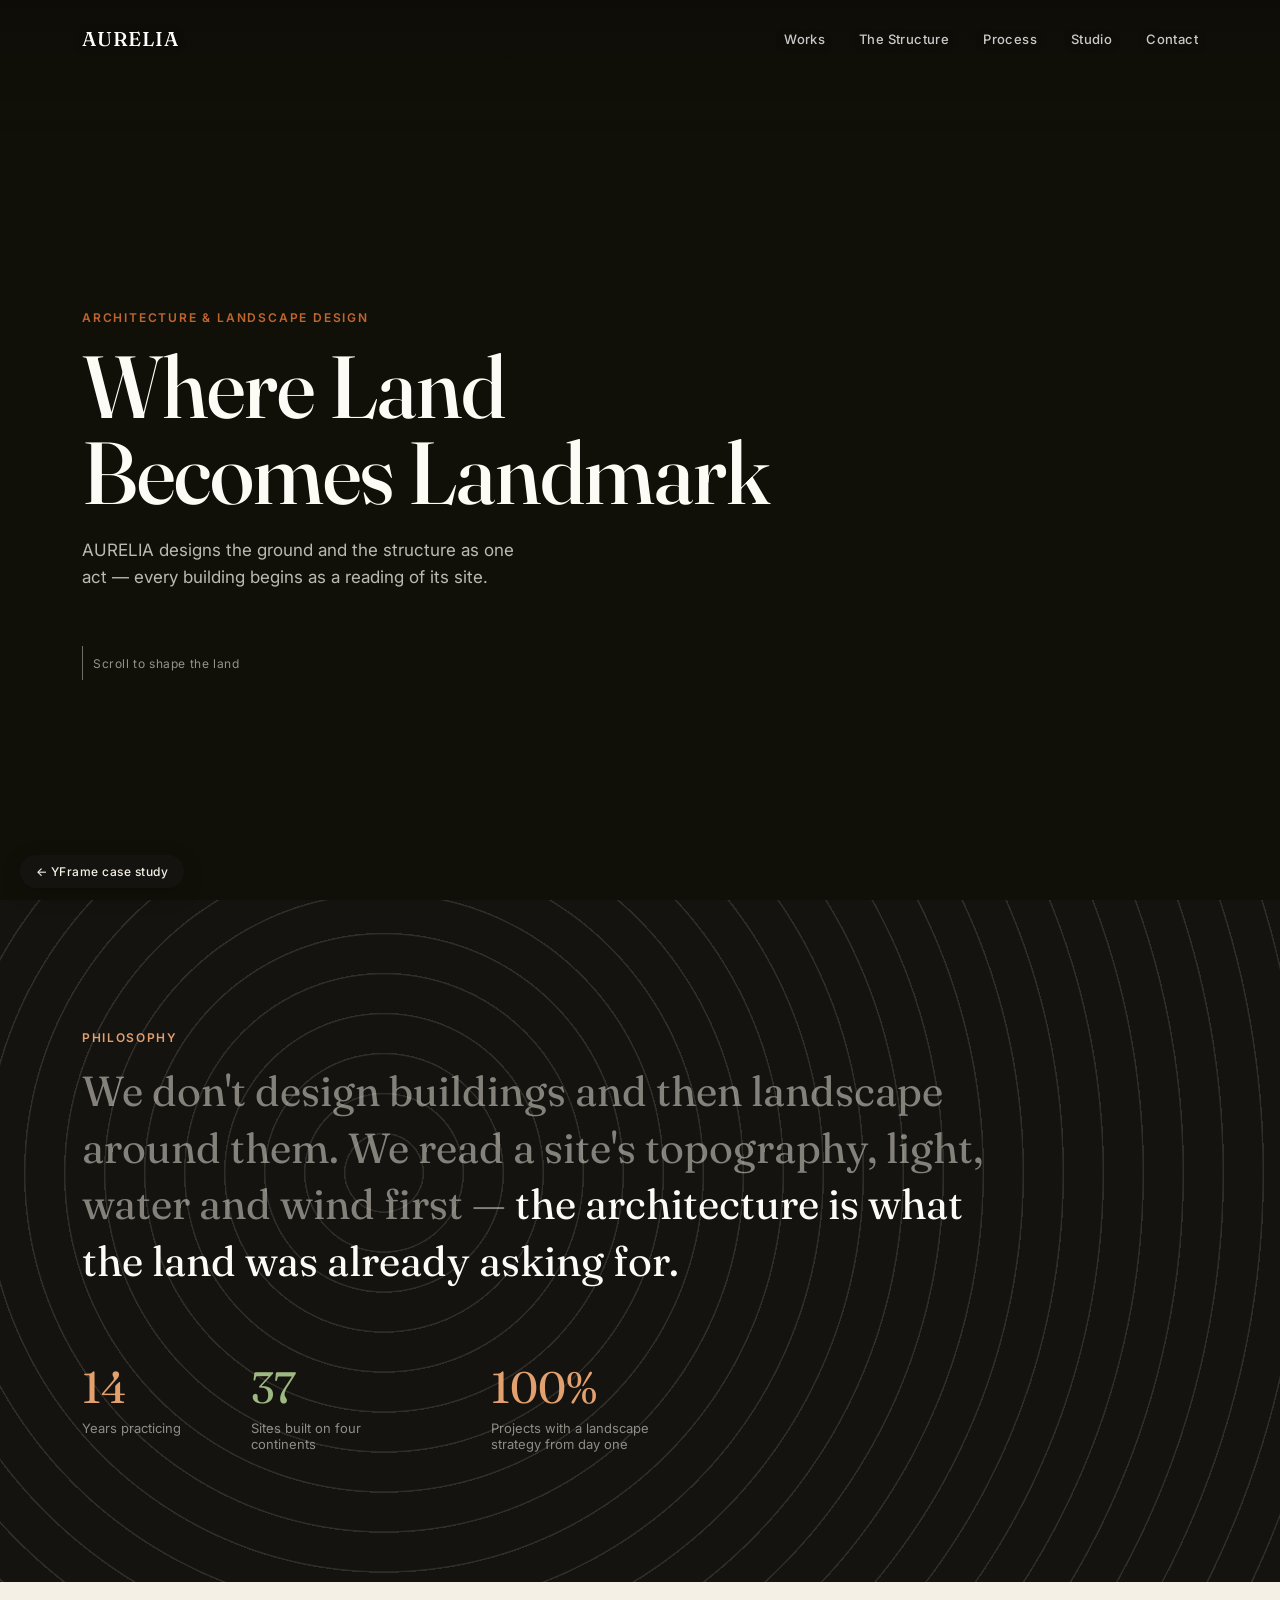
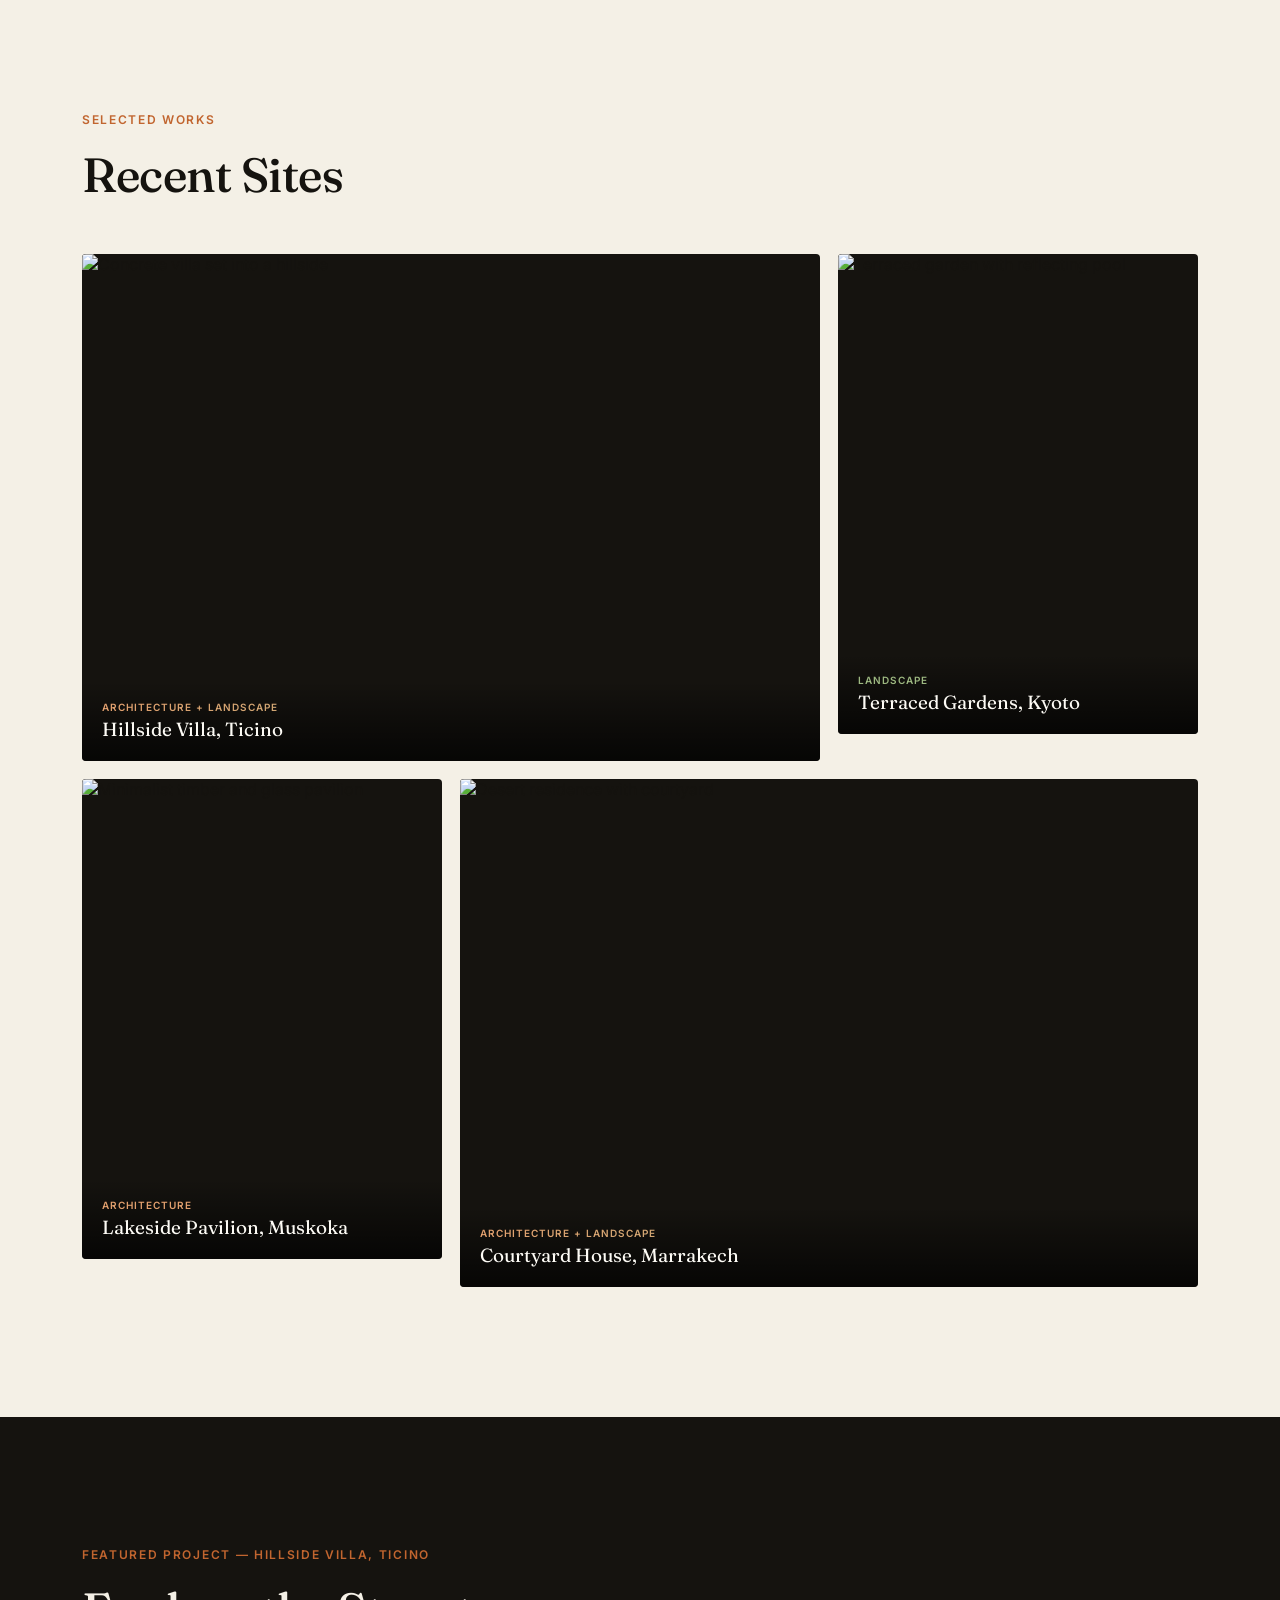
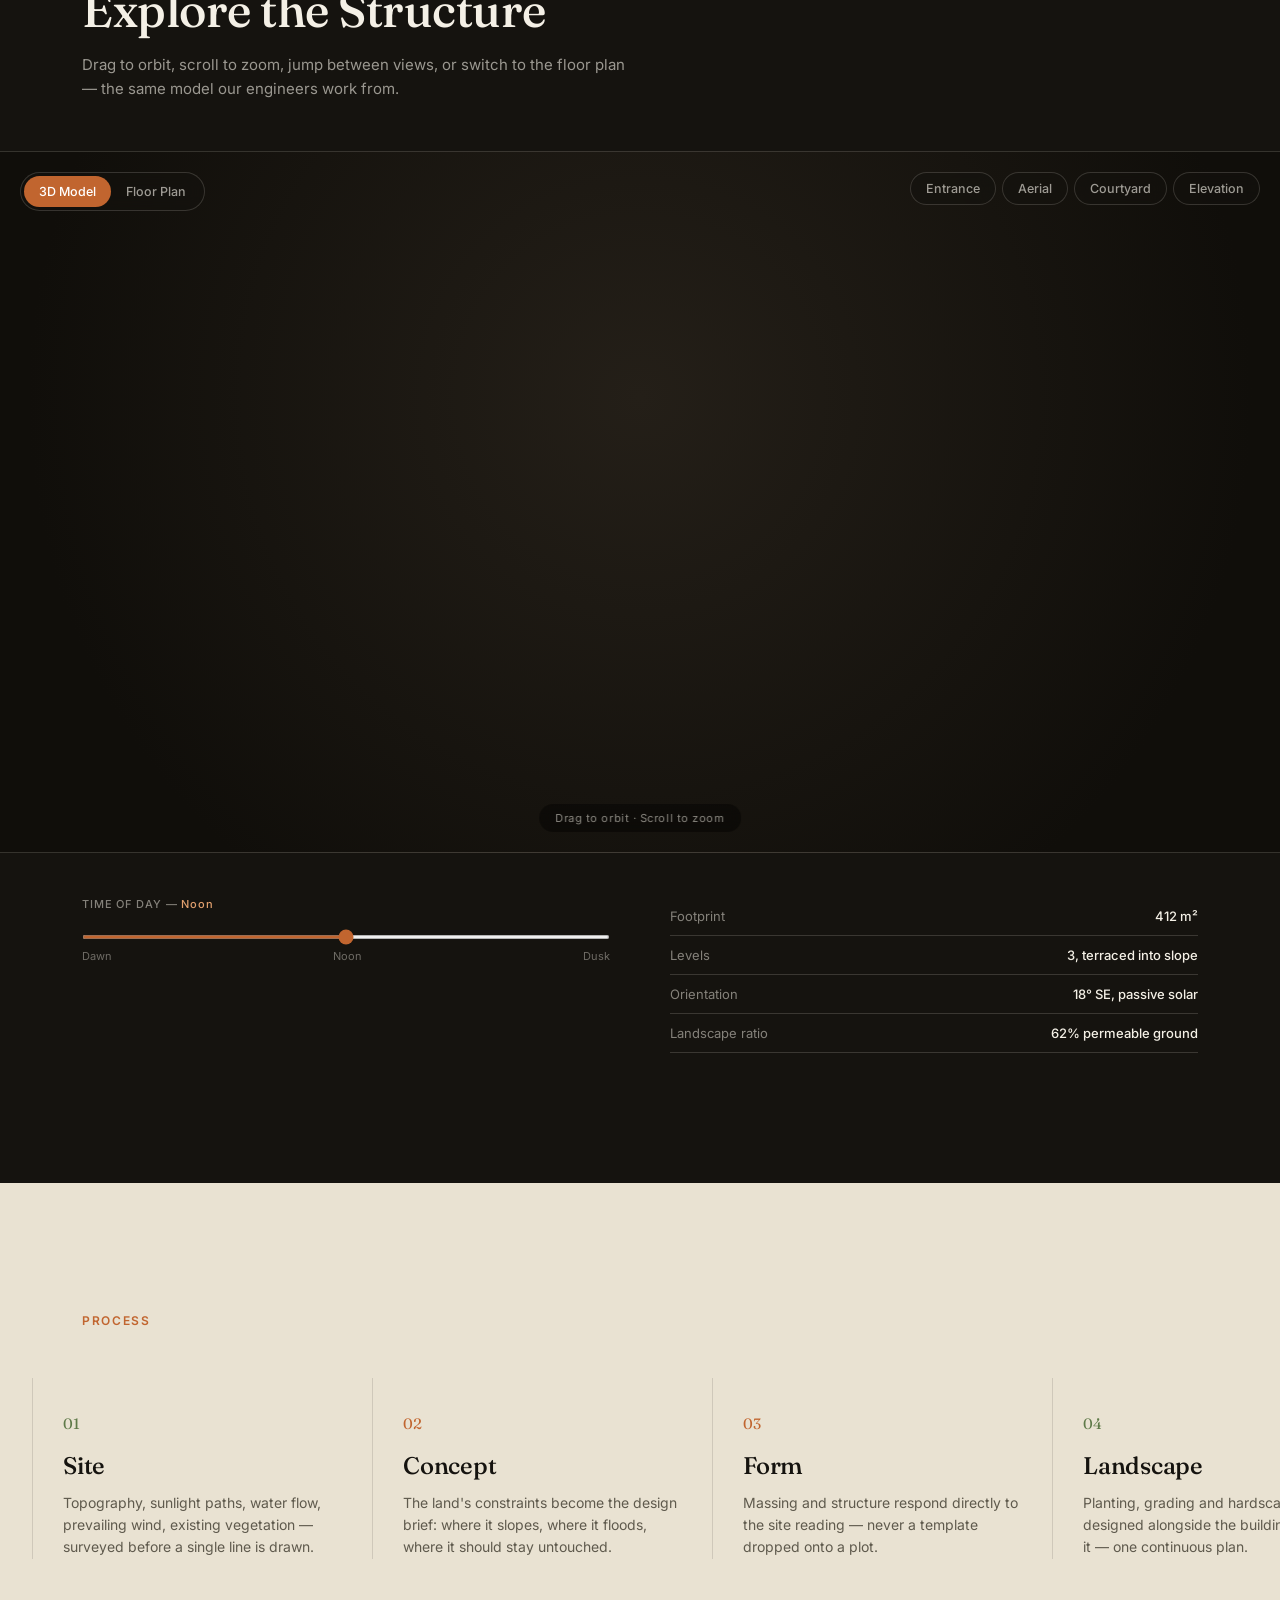
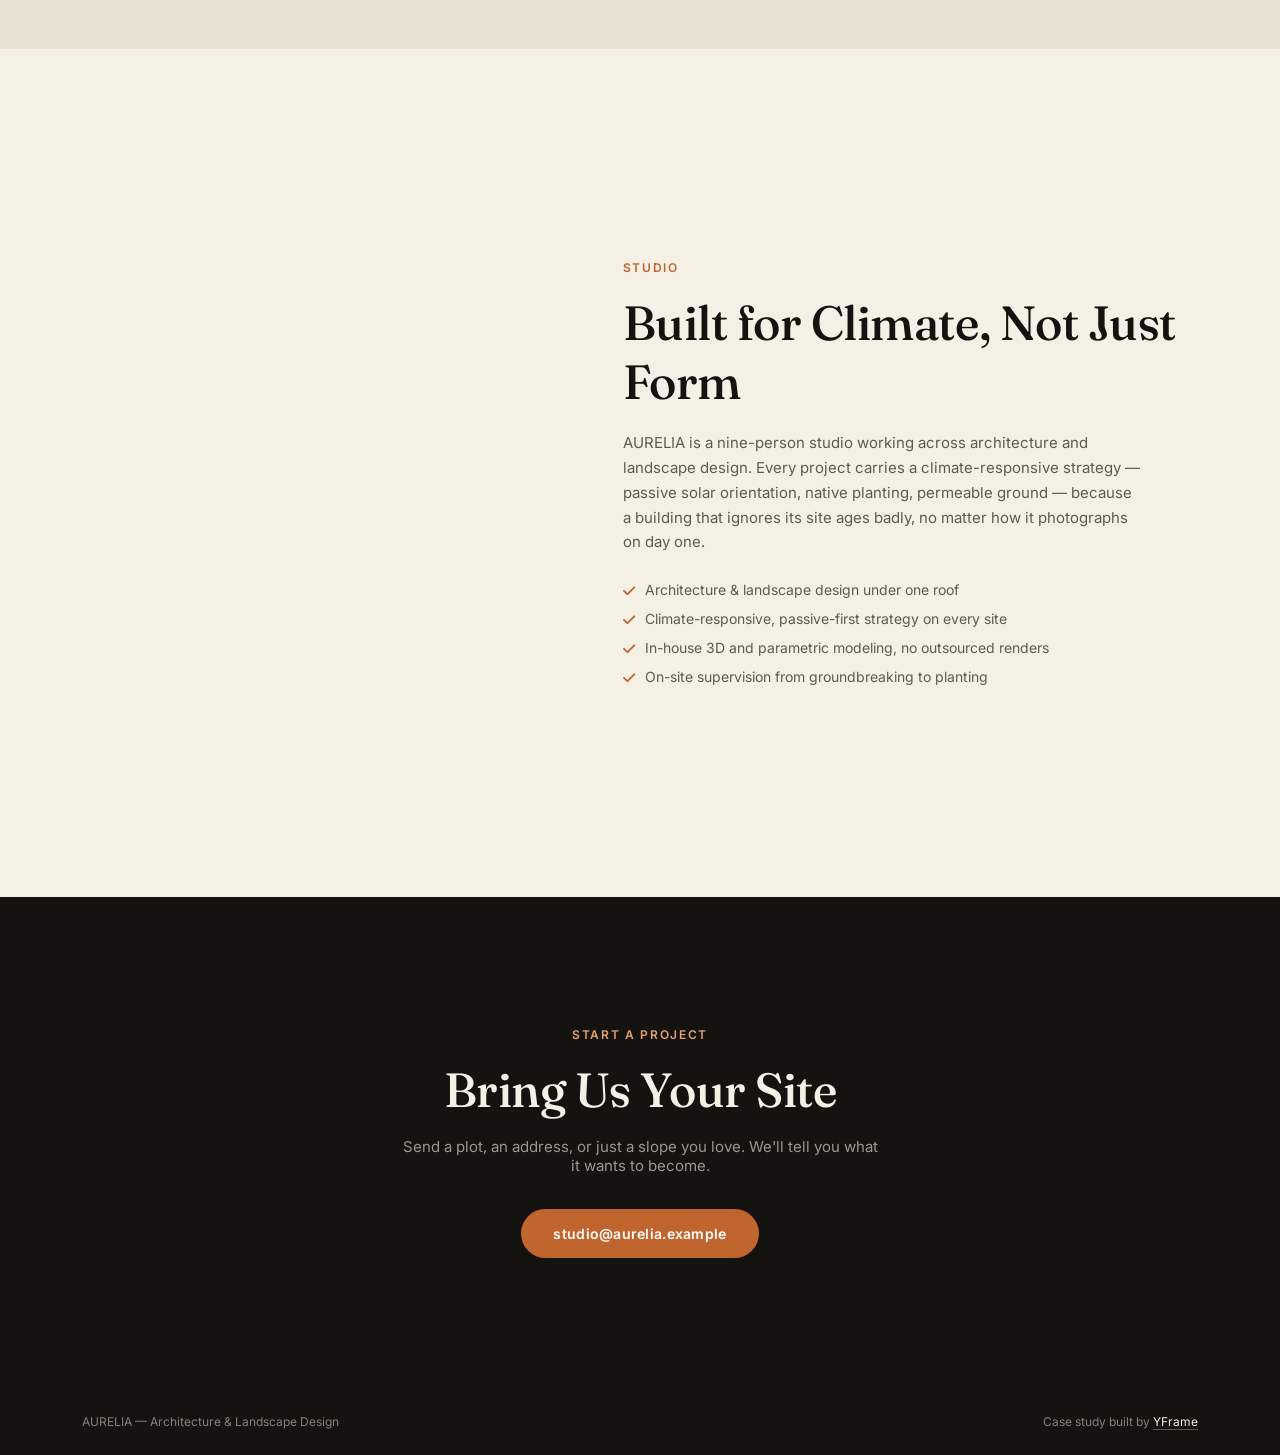
==== portfolio/aurelia/index.html @ 5d609242 "Initial commit: YFrame site + AURELIA architecture case study" ====
<!DOCTYPE html>
<html lang="en">
<head>
<meta charset="UTF-8">
<meta name="viewport" content="width=device-width, initial-scale=1.0">
<title>AURELIA — Architecture &amp; Landscape Design Studio</title>
<meta name="description" content="AURELIA designs land and buildings as one continuous language — architecture and landscape design, case study by YFrame.">
<link rel="icon" href="data:,">

<link rel="stylesheet" href="https://cdnjs.cloudflare.com/ajax/libs/font-awesome/6.4.0/css/all.min.css">
<link rel="stylesheet" href="style.css">
</head>
<body>

<div id="yf-tag"><a href="../../index.html">← YFrame case study</a></div>

<div id="scroll-progress"></div>

<div id="nav-scrim"></div>
<!-- NAV -->
<nav id="nav">
  <div class="nav-inner">
    <a href="#hero" class="brand">AURELIA</a>
    <div class="nav-links">
      <a href="#works">Works</a>
      <a href="#structure">The Structure</a>
      <a href="#process">Process</a>
      <a href="#studio">Studio</a>
      <a href="#contact">Contact</a>
    </div>
  </div>
</nav>

<!-- HERO -->
<section id="hero">
  <canvas id="terrain-canvas"></canvas>
  <div class="hero-scrim"></div>
  <div class="hero-content">
    <div class="hero-eyebrow">ARCHITECTURE &amp; LANDSCAPE DESIGN</div>
    <h1 class="hero-headline">Where Land<br>Becomes Landmark</h1>
    <p class="hero-sub">AURELIA designs the ground and the structure as one act — every building begins as a reading of its site.</p>
    <div class="hero-scroll-cue"><span></span>Scroll to shape the land</div>
  </div>
</section>

<!-- PHILOSOPHY -->
<section id="philosophy">
  <div class="contour-bg"></div>
  <div class="container">
    <div class="section-label">PHILOSOPHY</div>
    <p class="manifesto">
      We don't design buildings and then landscape around them.
      We read a site's topography, light, water and wind first —
      <span>the architecture is what the land was already asking for.</span>
    </p>
    <div class="phil-stats">
      <div class="phil-stat"><div class="n">14</div><div class="l">Years practicing</div></div>
      <div class="phil-stat"><div class="n">37</div><div class="l">Sites built on four continents</div></div>
      <div class="phil-stat"><div class="n">100%</div><div class="l">Projects with a landscape strategy from day one</div></div>
    </div>
  </div>
</section>

<!-- SELECTED WORKS -->
<section id="works">
  <div class="container">
    <div class="section-label">SELECTED WORKS</div>
    <h2 class="section-title">Recent Sites</h2>
    <div class="works-grid">
      <a class="work-card work-1" href="#structure" data-tag="Architecture + Landscape">
        <img src="https://images.unsplash.com/photo-1600585154340-be6161a56a0c?w=1200&q=85" alt="Concrete villa set into a hillside">
        <div class="work-info"><div class="work-tag tag-both">ARCHITECTURE + LANDSCAPE</div><div class="work-name">Hillside Villa, Ticino</div></div>
      </a>
      <a class="work-card work-2" href="#structure" data-tag="Landscape">
        <img src="https://images.unsplash.com/photo-1558904541-efa843a96f01?w=1000&q=85" alt="Terraced garden with reflecting pool">
        <div class="work-info"><div class="work-tag tag-land">LANDSCAPE</div><div class="work-name">Terraced Gardens, Kyoto</div></div>
      </a>
      <a class="work-card work-3" href="#structure" data-tag="Architecture">
        <img src="https://images.unsplash.com/photo-1487958449943-2429e8be8625?w=1000&q=85" alt="Minimalist timber and glass pavilion">
        <div class="work-info"><div class="work-tag tag-arch">ARCHITECTURE</div><div class="work-name">Lakeside Pavilion, Muskoka</div></div>
      </a>
      <a class="work-card work-4" href="#structure" data-tag="Architecture + Landscape">
        <img src="https://images.unsplash.com/photo-1600607687920-4e2a09cf159d?w=1200&q=85" alt="Desert residence with courtyard">
        <div class="work-info"><div class="work-tag tag-both">ARCHITECTURE + LANDSCAPE</div><div class="work-name">Courtyard House, Marrakech</div></div>
      </a>
    </div>
  </div>
</section>

<!-- EXPLORE THE STRUCTURE -->
<section id="structure">
  <div class="container structure-head">
    <div class="section-label">FEATURED PROJECT — HILLSIDE VILLA, TICINO</div>
    <h2 class="section-title">Explore the Structure</h2>
    <p class="structure-sub">Drag to orbit, scroll to zoom, jump between views, or switch to the floor plan — the same model our engineers work from.</p>
  </div>

  <div class="structure-stage">
    <canvas id="model-canvas"></canvas>
    <svg id="blueprint" viewBox="0 0 800 600" aria-hidden="true">
      <g id="bp-outline" fill="none" stroke="#e7e0d3" stroke-width="2"></g>
      <g id="bp-rooms" fill="none" stroke="#8b8574" stroke-width="1.2" stroke-dasharray="4 3"></g>
      <g id="bp-labels" fill="#c9c2b0" font-family="'JetBrains Mono', monospace" font-size="12"></g>
      <g id="bp-dims" fill="#77705f" font-family="'JetBrains Mono', monospace" font-size="11" stroke="#77705f" stroke-width="1"></g>
    </svg>

    <div class="stage-hint" id="stage-hint">Drag to orbit · Scroll to zoom</div>

    <div class="stage-toggle" id="view-toggle">
      <button class="toggle-btn active" data-view="model">3D Model</button>
      <button class="toggle-btn" data-view="plan">Floor Plan</button>
    </div>

    <div class="stage-views" id="view-presets">
      <button class="view-btn" data-preset="entrance">Entrance</button>
      <button class="view-btn" data-preset="aerial">Aerial</button>
      <button class="view-btn" data-preset="courtyard">Courtyard</button>
      <button class="view-btn" data-preset="elevation">Elevation</button>
    </div>
  </div>

  <div class="container structure-footer">
    <div class="ctrl-group tod">
      <div class="ctrl-label">TIME OF DAY — <span id="tod-readout">Noon</span></div>
      <input type="range" id="tod-slider" min="0" max="100" value="50">
      <div class="tod-marks"><span>Dawn</span><span>Noon</span><span>Dusk</span></div>
    </div>
    <ul class="specs">
      <li><span>Footprint</span><b>412 m²</b></li>
      <li><span>Levels</span><b>3, terraced into slope</b></li>
      <li><span>Orientation</span><b>18° SE, passive solar</b></li>
      <li><span>Landscape ratio</span><b>62% permeable ground</b></li>
    </ul>
  </div>
</section>

<!-- PROCESS -->
<section id="process">
  <div class="section-label process-label">PROCESS</div>
  <div class="process-track">
    <div class="process-step accent-moss">
      <div class="step-num">01</div>
      <h3>Site</h3>
      <p>Topography, sunlight paths, water flow, prevailing wind, existing vegetation — surveyed before a single line is drawn.</p>
    </div>
    <div class="process-step">
      <div class="step-num">02</div>
      <h3>Concept</h3>
      <p>The land's constraints become the design brief: where it slopes, where it floods, where it should stay untouched.</p>
    </div>
    <div class="process-step">
      <div class="step-num">03</div>
      <h3>Form</h3>
      <p>Massing and structure respond directly to the site reading — never a template dropped onto a plot.</p>
    </div>
    <div class="process-step accent-moss">
      <div class="step-num">04</div>
      <h3>Landscape</h3>
      <p>Planting, grading and hardscape are designed alongside the building, not after it — one continuous plan.</p>
    </div>
    <div class="process-step">
      <div class="step-num">05</div>
      <h3>Build</h3>
      <p>Construction documentation and on-site supervision through to handover, with the landscape maturing on schedule.</p>
    </div>
  </div>
</section>

<!-- STUDIO -->
<section id="studio">
  <div class="container studio-grid">
    <div class="studio-photo"></div>
    <div class="studio-content">
      <div class="section-label">STUDIO</div>
      <h2 class="section-title">Built for Climate, Not Just Form</h2>
      <p>AURELIA is a nine-person studio working across architecture and landscape design. Every project carries a climate-responsive strategy — passive solar orientation, native planting, permeable ground — because a building that ignores its site ages badly, no matter how it photographs on day one.</p>
      <ul class="studio-list">
        <li><i class="fa-solid fa-check"></i>Architecture &amp; landscape design under one roof</li>
        <li><i class="fa-solid fa-check"></i>Climate-responsive, passive-first strategy on every site</li>
        <li><i class="fa-solid fa-check"></i>In-house 3D and parametric modeling, no outsourced renders</li>
        <li><i class="fa-solid fa-check"></i>On-site supervision from groundbreaking to planting</li>
      </ul>
    </div>
  </div>
</section>

<!-- CONTACT / CTA -->
<section id="contact">
  <div class="container">
    <div class="section-label">START A PROJECT</div>
    <h2 class="section-title">Bring Us Your Site</h2>
    <p class="contact-sub">Send a plot, an address, or just a slope you love. We'll tell you what it wants to become.</p>
    <a href="mailto:studio@aurelia.example" class="btn-primary">studio@aurelia.example</a>
  </div>
</section>

<footer>
  <div class="container footer-inner">
    <span>AURELIA — Architecture &amp; Landscape Design</span>
    <span>Case study built by <a href="../../index.html">YFrame</a></span>
  </div>
</footer>

<script src="https://cdnjs.cloudflare.com/ajax/libs/gsap/3.12.2/gsap.min.js"></script>
<script src="https://cdnjs.cloudflare.com/ajax/libs/gsap/3.12.2/ScrollTrigger.min.js"></script>
<script src="https://unpkg.com/lenis@1.1.13/dist/lenis.min.js"></script>
<script type="importmap">
{
  "imports": {
    "three": "https://unpkg.com/three@0.160.0/build/three.module.js",
    "three/addons/": "https://unpkg.com/three@0.160.0/examples/jsm/"
  }
}
</script>
<script type="module" src="main.js"></script>
</body>
</html>
---- portfolio/aurelia/style.css ----
@import url('https://fonts.googleapis.com/css2?family=Fraunces:opsz,wght@9..144,300;9..144,400;9..144,500;9..144,600&family=Inter:wght@400;500;600&family=JetBrains+Mono:wght@400;500&display=swap');

:root{
  --clay:#c1652f;
  --clay-light:#e2a06e;
  --moss:#5f7a49;
  --moss-light:#9db881;
  --sand:#e9e2d2;
  --sand-light:#f4f0e6;
  --stone:#5f5a4d;
  --ink:#15130f;
  --line:rgba(21,19,15,0.12);
  --line-light:rgba(244,240,230,0.16);
  font-size:16px;
}

*{box-sizing:border-box;margin:0;padding:0;}
html{scroll-behavior:auto;}
body{
  font-family:'Inter',sans-serif;
  background:var(--sand-light);
  color:var(--ink);
  overflow-x:hidden;
  -webkit-font-smoothing:antialiased;
}
h1,h2,h3{font-family:'Fraunces',serif;font-weight:500;letter-spacing:-0.01em;}
a{color:inherit;text-decoration:none;}
.container{max-width:1180px;margin:0 auto;padding:0 32px;}
img{display:block;max-width:100%;}

::selection{background:var(--clay);color:#fff;}

/* scroll progress */
#scroll-progress{position:fixed;top:0;left:0;height:3px;background:var(--clay);width:0%;z-index:200;}

#yf-tag{position:fixed;bottom:20px;left:20px;z-index:150;}
#yf-tag a{
  background:var(--ink);color:var(--sand-light);font-size:12px;letter-spacing:0.04em;
  padding:9px 16px;border-radius:100px;font-family:'Inter',sans-serif;font-weight:500;
  box-shadow:0 6px 20px rgba(0,0,0,0.25);
}

/* NAV — permanent scrim so the brand never floats bare over content, deeper bar once scrolled */
#nav-scrim{position:fixed;top:0;left:0;right:0;height:130px;z-index:90;pointer-events:none;background:linear-gradient(180deg, rgba(12,11,8,0.55) 0%, rgba(12,11,8,0.0) 100%);}
#nav{position:fixed;top:0;left:0;right:0;z-index:100;padding:26px 0;transition:padding .3s ease, background .3s ease, box-shadow .3s ease;}
#nav.scrolled{padding:16px 0;background:rgba(21,19,15,0.82);backdrop-filter:blur(10px);box-shadow:0 1px 0 var(--line-light);}
.nav-inner{max-width:1180px;margin:0 auto;padding:0 32px;display:flex;justify-content:space-between;align-items:center;}
.brand{font-family:'Fraunces',serif;font-size:20px;font-weight:500;letter-spacing:0.04em;color:#fff;text-shadow:0 1px 8px rgba(0,0,0,0.4);}
.nav-links{display:flex;gap:34px;}
.nav-links a{color:rgba(255,255,255,0.78);font-size:13px;letter-spacing:0.03em;font-weight:500;transition:color .2s;text-shadow:0 1px 8px rgba(0,0,0,0.4);}
.nav-links a:hover{color:var(--clay-light);}
@media(max-width:820px){.nav-links{display:none;}}

/* HERO */
#hero{position:relative;height:100vh;min-height:640px;overflow:hidden;background:#111008;}
#terrain-canvas{position:absolute;inset:0;width:100%;height:100%;display:block;}
.hero-scrim{position:absolute;inset:0;background:linear-gradient(180deg, rgba(17,16,8,0.15) 0%, rgba(17,16,8,0.05) 45%, rgba(17,16,8,0.65) 100%);pointer-events:none;}
.hero-content{position:relative;z-index:2;height:100%;display:flex;flex-direction:column;justify-content:flex-end;padding:0 32px 90px;max-width:1180px;margin:0 auto;}
.hero-eyebrow{color:var(--clay);font-size:12px;letter-spacing:0.15em;font-weight:600;margin-bottom:18px;}
.hero-headline{font-size:clamp(40px,7vw,88px);line-height:0.98;color:#fdfbf5;max-width:820px;}
.hero-sub{color:rgba(253,251,245,0.72);font-size:17px;max-width:460px;margin-top:22px;line-height:1.55;}
.hero-scroll-cue{margin-top:56px;display:flex;align-items:center;gap:10px;color:rgba(253,251,245,0.55);font-size:12px;letter-spacing:0.05em;}
.hero-scroll-cue span{width:1px;height:34px;background:rgba(253,251,245,0.4);position:relative;overflow:hidden;}
.hero-scroll-cue span::after{content:'';position:absolute;top:-100%;left:0;width:100%;height:100%;background:var(--clay);animation:scrollcue 1.8s ease-in-out infinite;}
@keyframes scrollcue{0%{top:-100%;}50%{top:0;}100%{top:100%;}}

/* section commons */
section{position:relative;padding:130px 0;}
.section-label{font-size:12px;letter-spacing:0.14em;font-weight:600;color:var(--clay);margin-bottom:18px;}
.section-title{font-size:clamp(30px,4vw,48px);margin-bottom:0;}

/* PHILOSOPHY */
#philosophy{background:var(--ink);color:var(--sand-light);overflow:hidden;}
#philosophy .section-label{color:var(--clay-light);}
.contour-bg{position:absolute;inset:0;opacity:0.12;background-image:repeating-radial-gradient(circle at 30% 40%, transparent 0, transparent 38px, var(--sand-light) 39px, var(--sand-light) 40px);pointer-events:none;}
.manifesto{position:relative;font-family:'Fraunces',serif;font-weight:400;font-size:clamp(24px,3.4vw,42px);line-height:1.35;max-width:920px;color:rgba(244,240,230,0.5);}
.manifesto span{color:#fdfbf5;}
.phil-stats{position:relative;display:flex;gap:70px;margin-top:70px;flex-wrap:wrap;}
.phil-stat .n{font-family:'Fraunces',serif;font-size:44px;color:var(--clay-light);}
.phil-stat:nth-child(2) .n{color:var(--moss-light);}
.phil-stat .l{font-size:13px;color:rgba(244,240,230,0.55);margin-top:6px;max-width:170px;}

/* WORKS */
.works-grid{display:grid;grid-template-columns:repeat(6,1fr);gap:18px;margin-top:50px;}
.work-card{display:block;position:relative;overflow:hidden;border-radius:4px;background:var(--ink);}
.work-card img{width:100%;height:100%;object-fit:cover;transition:transform .7s cubic-bezier(.2,.8,.2,1);}
.work-card:hover img{transform:scale(1.06);}
.work-1{grid-column:span 4;aspect-ratio:16/11;}
.work-2{grid-column:span 2;aspect-ratio:3/4;}
.work-3{grid-column:span 2;aspect-ratio:3/4;}
.work-4{grid-column:span 4;aspect-ratio:16/11;}
.work-info{position:absolute;left:0;right:0;bottom:0;padding:20px;background:linear-gradient(180deg,transparent,rgba(0,0,0,0.7));color:#fdfbf5;}
.work-tag{font-size:10px;letter-spacing:0.1em;font-weight:600;margin-bottom:4px;}
.work-tag.tag-arch{color:var(--clay-light);}
.work-tag.tag-land{color:var(--moss-light);}
.work-tag.tag-both{background:linear-gradient(90deg,var(--clay-light),var(--moss-light));-webkit-background-clip:text;background-clip:text;color:transparent;}
.work-name{font-family:'Fraunces',serif;font-size:19px;}
@media(max-width:760px){.works-grid{grid-template-columns:1fr;}.work-1,.work-2,.work-3,.work-4{grid-column:span 1;aspect-ratio:4/3;}}

/* STRUCTURE */
#structure{background:var(--ink);color:var(--sand-light);padding-left:0;padding-right:0;}
.structure-head{padding-top:0;}
.structure-sub{color:rgba(244,240,230,0.6);max-width:560px;margin-top:14px;font-size:15px;line-height:1.6;}

.structure-stage{
  position:relative;margin-top:50px;width:100%;
  height:min(78vh,760px);min-height:460px;
  background:radial-gradient(circle at 50% 35%, #241f18, #100e0a 78%);
  overflow:hidden;border-top:1px solid var(--line-light);border-bottom:1px solid var(--line-light);
}
#model-canvas{position:absolute;inset:0;width:100%;height:100%;cursor:grab;transition:opacity .5s ease;}
#model-canvas:active{cursor:grabbing;}
.structure-stage.plan-active #model-canvas{opacity:0;pointer-events:none;}
#blueprint{position:absolute;inset:0;width:100%;height:100%;opacity:0;pointer-events:none;transition:opacity .5s ease;background:#100e0a;}
#blueprint.active{opacity:1;pointer-events:auto;}
#bp-labels text, #bp-dims text{letter-spacing:0.05em;}

.stage-hint{position:absolute;bottom:20px;left:50%;transform:translateX(-50%);font-size:11px;letter-spacing:0.05em;color:rgba(244,240,230,0.55);background:rgba(0,0,0,0.4);backdrop-filter:blur(6px);padding:7px 16px;border-radius:100px;pointer-events:none;transition:opacity .4s ease;}

.stage-toggle{position:absolute;top:20px;left:20px;display:flex;background:rgba(21,19,15,0.55);backdrop-filter:blur(8px);border:1px solid var(--line-light);border-radius:100px;padding:3px;z-index:5;}
.stage-views{position:absolute;top:20px;right:20px;display:flex;gap:6px;flex-wrap:wrap;justify-content:flex-end;max-width:60%;z-index:5;}

.toggle-btn,.view-btn{background:none;border:none;color:rgba(244,240,230,0.62);font-family:'Inter',sans-serif;font-size:12.5px;font-weight:500;padding:8px 15px;border-radius:100px;cursor:pointer;transition:all .25s;}
.toggle-btn.active{background:var(--clay);color:#fff;}
.view-btn{background:rgba(21,19,15,0.55);backdrop-filter:blur(8px);border:1px solid var(--line-light);}
.view-btn.active{background:var(--moss);border-color:var(--moss);color:#fff;}

.structure-footer{display:flex;gap:60px;align-items:flex-start;margin-top:44px;flex-wrap:wrap;}
.ctrl-group.tod{flex:1;min-width:240px;}
.ctrl-label{font-size:11px;letter-spacing:0.08em;color:rgba(244,240,230,0.5);margin-bottom:12px;font-weight:500;}
.ctrl-label span{color:var(--clay-light);}
#tod-slider{width:100%;accent-color:var(--clay);height:4px;}
.tod-marks{display:flex;justify-content:space-between;font-size:11px;color:rgba(244,240,230,0.4);margin-top:6px;}
.specs{list-style:none;flex:1;min-width:260px;}
.specs li{display:flex;justify-content:space-between;padding:11px 0;border-bottom:1px solid var(--line-light);font-size:13px;}
.specs li span{color:rgba(244,240,230,0.5);}
.specs li b{font-weight:500;color:var(--sand-light);text-align:right;}

@media(max-width:760px){
  .stage-views{max-width:100%;}
  .structure-stage{height:64vh;}
}

/* PROCESS */
#process{background:var(--sand);overflow:hidden;padding-bottom:0;}
.process-label{max-width:1180px;margin:0 auto;padding:0 32px;}
.process-track{display:flex;gap:0;margin-top:50px;overflow-x:auto;scrollbar-width:none;padding:0 32px 90px;}
.process-track::-webkit-scrollbar{display:none;}
.process-step{flex:0 0 auto;width:min(78vw,340px);padding:36px 30px 0;border-left:1px solid var(--line);margin-right:0;}
.step-num{font-family:'Fraunces',serif;font-size:15px;color:var(--clay);margin-bottom:18px;}
.process-step.accent-moss .step-num{color:var(--moss);}
.process-step h3{font-size:24px;margin-bottom:12px;}
.process-step p{font-size:14px;line-height:1.6;color:var(--stone);}

/* STUDIO */
.studio-grid{display:grid;grid-template-columns:0.9fr 1.1fr;gap:70px;align-items:center;}
.studio-photo{aspect-ratio:4/5;border-radius:6px;background:url('https://images.unsplash.com/photo-1503387762-592deb58ef4e?w=900&q=85') center/cover;}
.studio-content p{color:#5f5a4d;line-height:1.65;font-size:15px;margin-top:20px;max-width:520px;}
.studio-list{list-style:none;margin-top:26px;display:flex;flex-direction:column;gap:12px;}
.studio-list li{font-size:14px;color:var(--stone);display:flex;gap:10px;align-items:flex-start;}
.studio-list i{color:var(--clay);margin-top:3px;}
@media(max-width:820px){.studio-grid{grid-template-columns:1fr;}.studio-photo{aspect-ratio:16/9;}}

/* CONTACT */
#contact{background:var(--ink);color:var(--sand-light);text-align:center;}
#contact .section-label{color:var(--clay-light);justify-content:center;}
.contact-sub{color:rgba(244,240,230,0.6);max-width:480px;margin:18px auto 34px;font-size:15px;}
.btn-primary{display:inline-block;background:var(--clay);color:#fff;padding:16px 32px;border-radius:100px;font-size:14px;font-weight:600;letter-spacing:0.02em;transition:transform .25s, box-shadow .25s;}
.btn-primary:hover{transform:translateY(-2px);box-shadow:0 10px 26px rgba(178,103,62,0.4);}

footer{background:var(--ink);color:rgba(244,240,230,0.5);padding:26px 0;font-size:12px;}
.footer-inner{display:flex;justify-content:space-between;flex-wrap:wrap;gap:10px;}
footer a{color:var(--sand-light);border-bottom:1px solid rgba(244,240,230,0.3);}

@media(max-width:600px){
  section{padding:80px 0;}
  .phil-stats{gap:36px;}
}
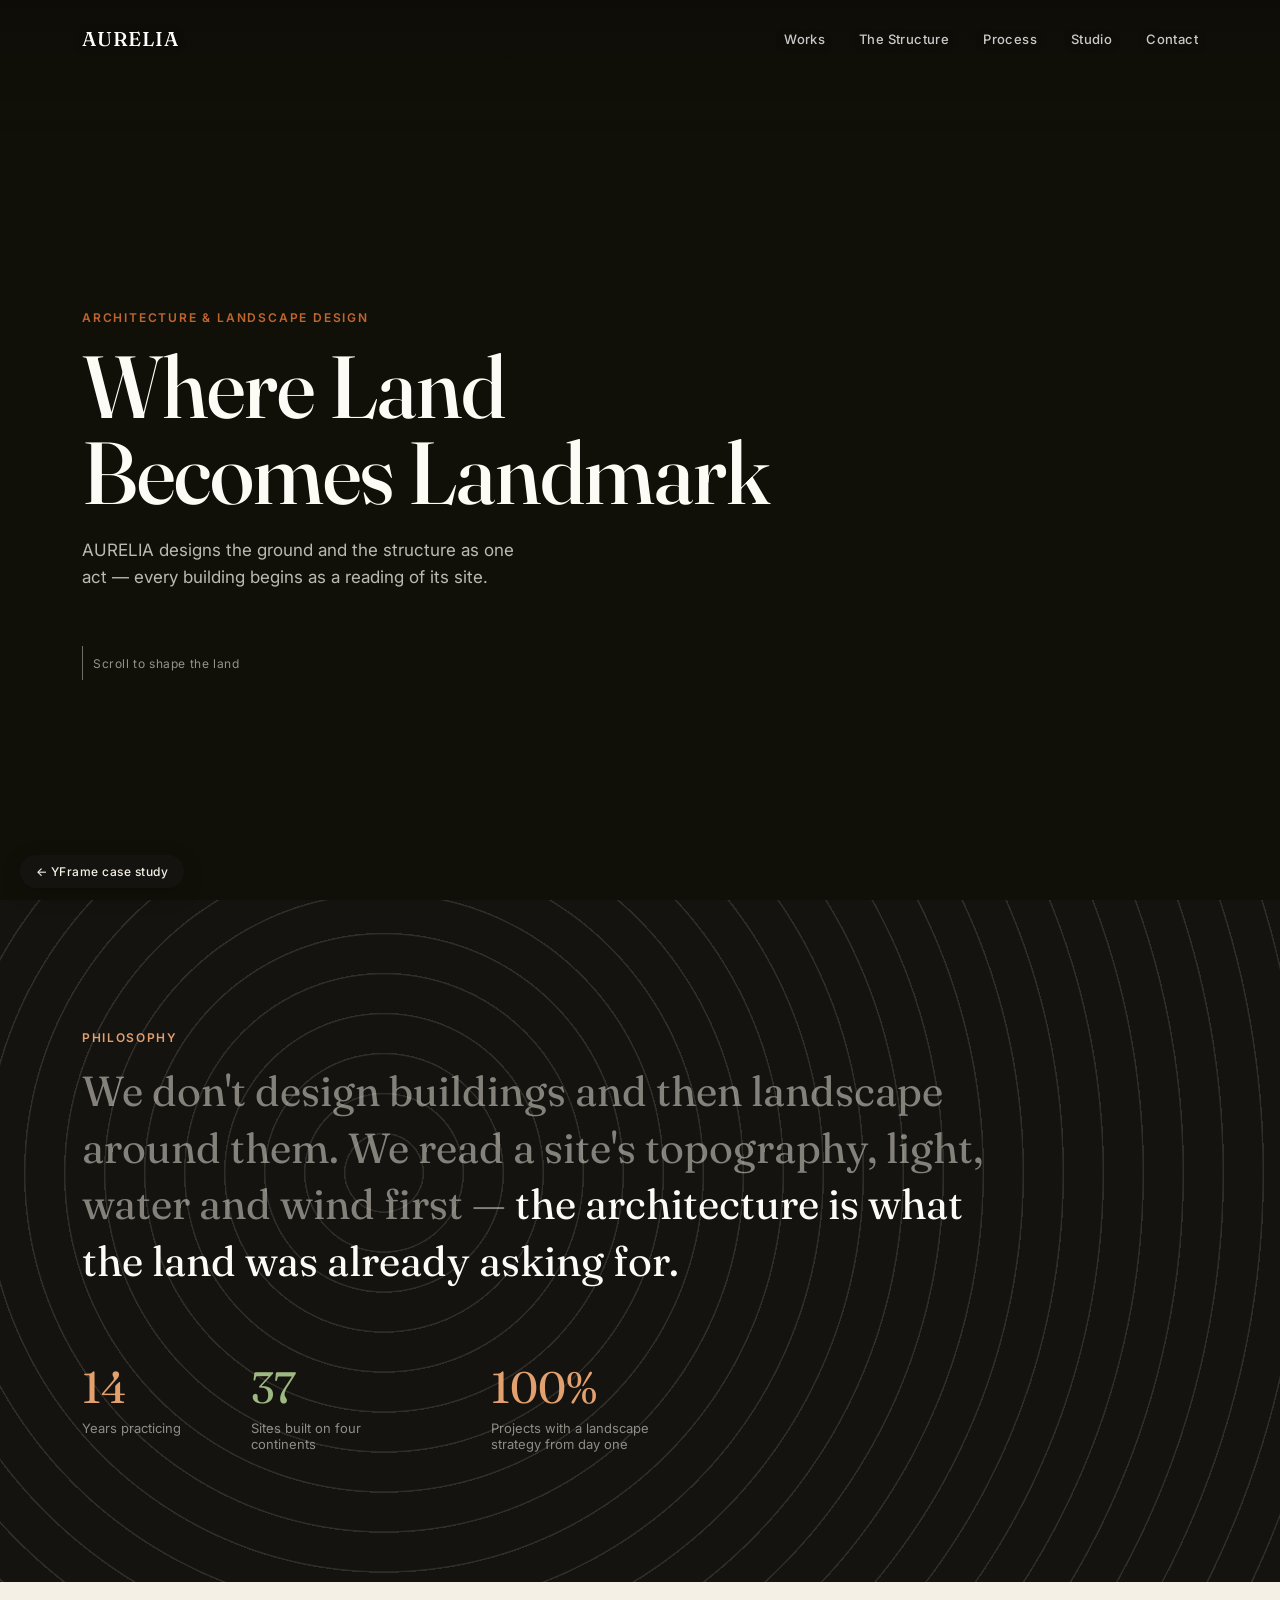
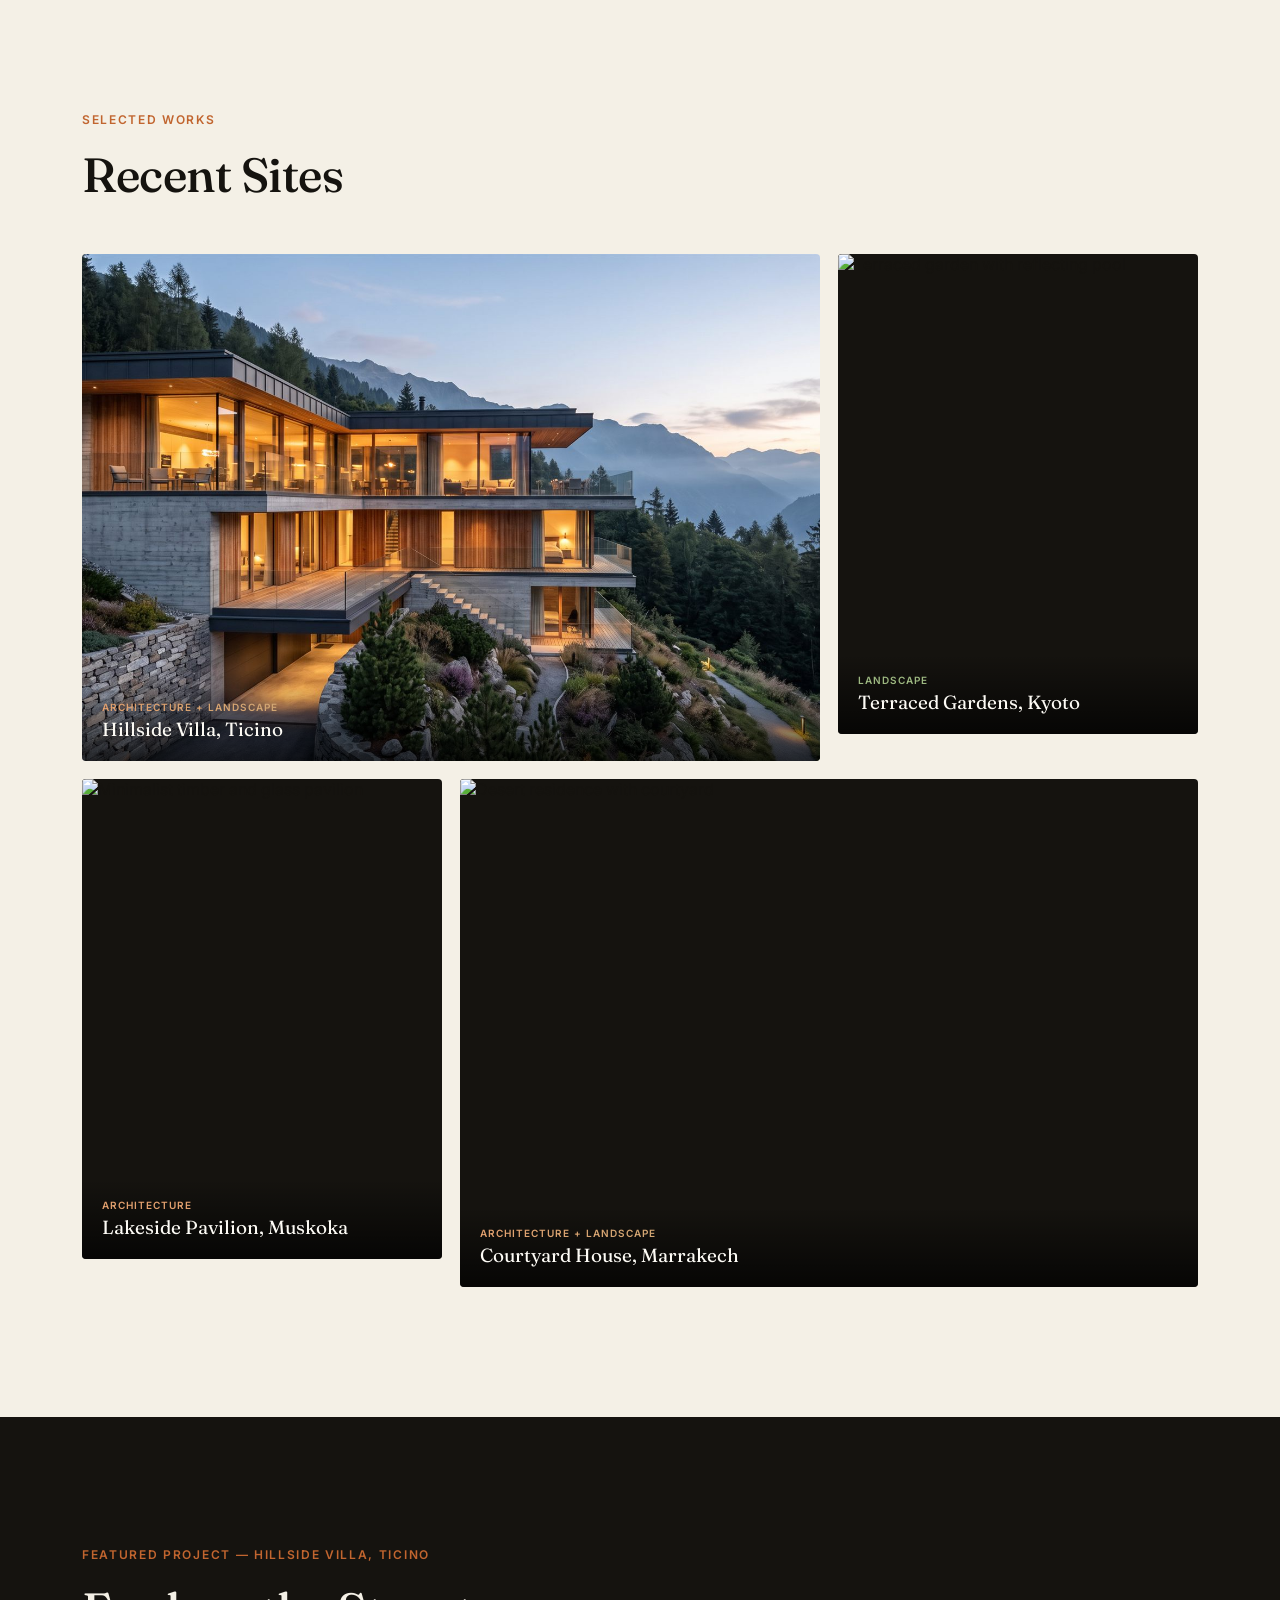
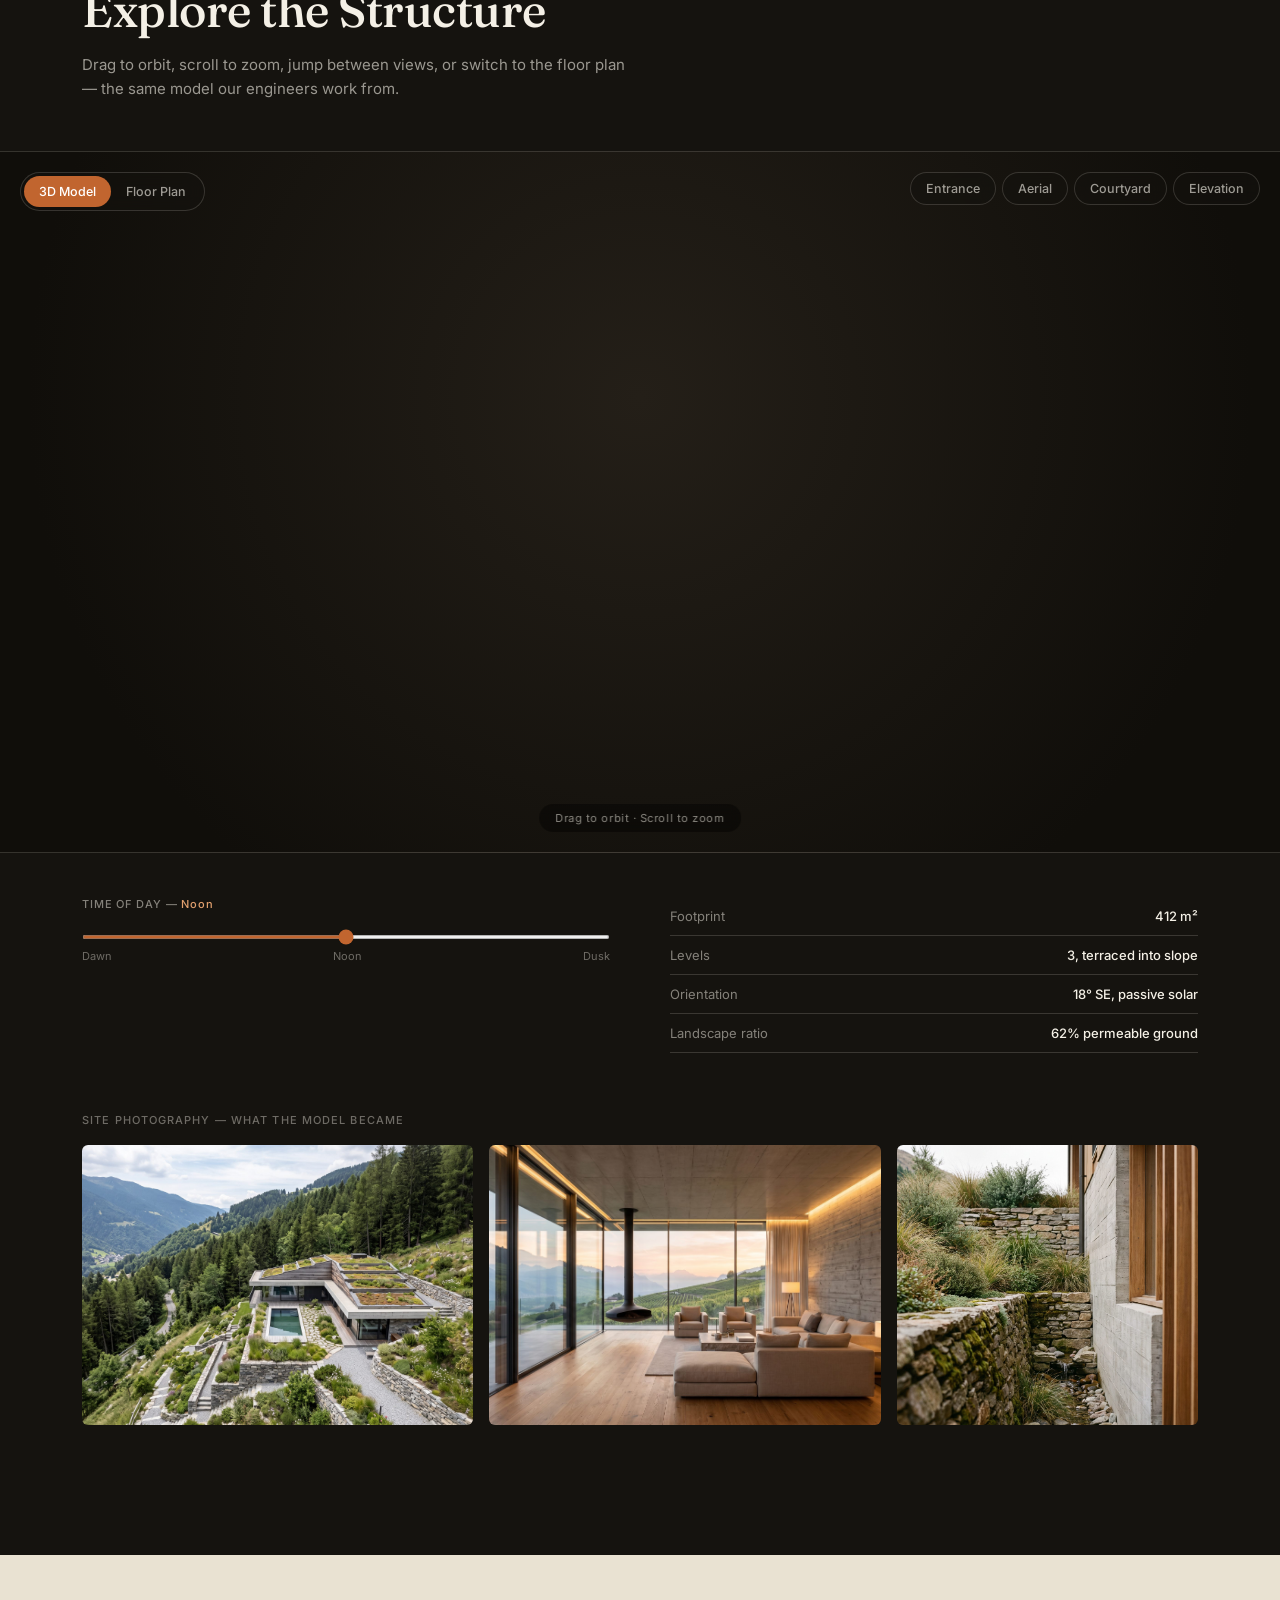
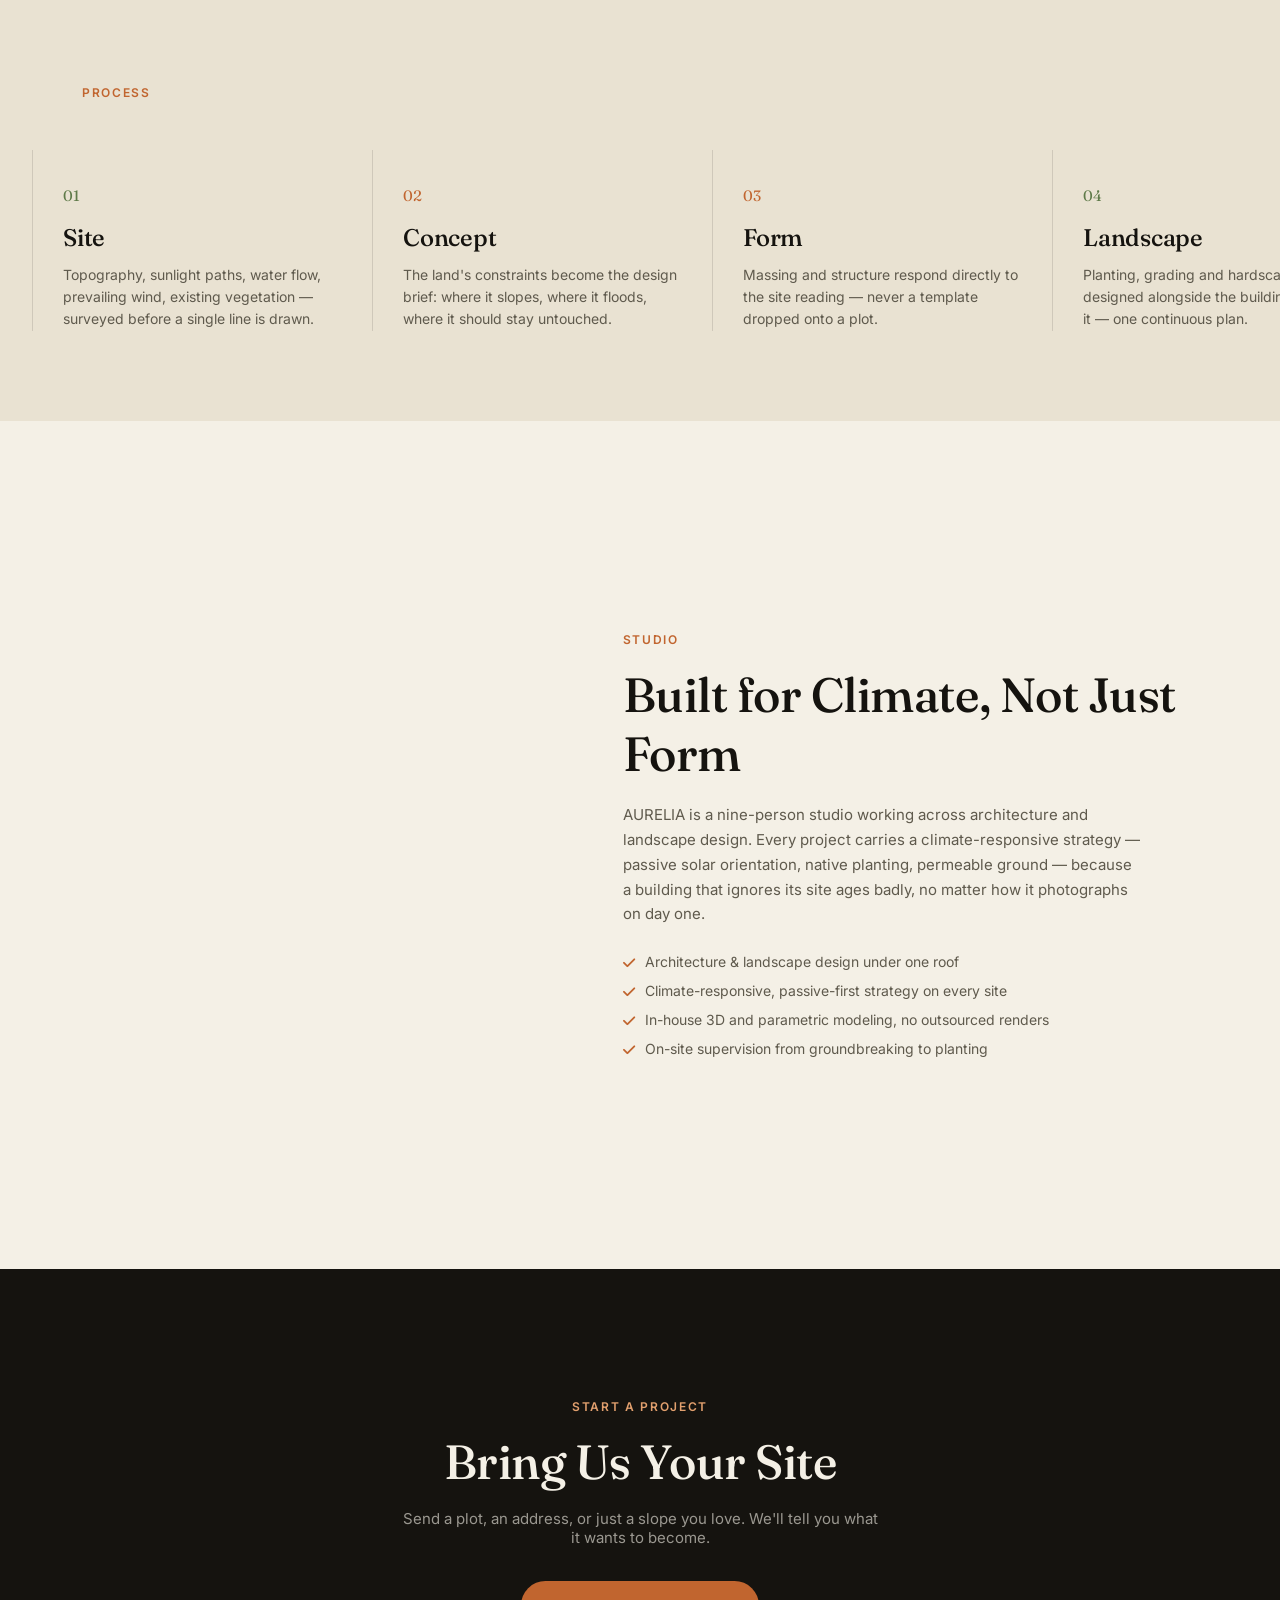
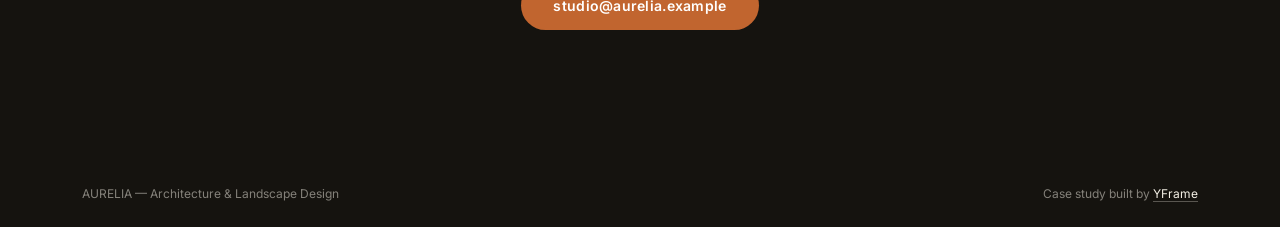
==== commit 33f733ec: "Add Higgsfield photoreal renders of Hillside Villa for AURELIA case study" ====
--- a/portfolio/aurelia/index.html
+++ b/portfolio/aurelia/index.html
@@ -68,7 +68,7 @@
     <h2 class="section-title">Recent Sites</h2>
     <div class="works-grid">
       <a class="work-card work-1" href="#structure" data-tag="Architecture + Landscape">
-        <img src="https://images.unsplash.com/photo-1600585154340-be6161a56a0c?w=1200&q=85" alt="Concrete villa set into a hillside">
+        <img src="assets/renders/exterior-twilight.jpg" alt="AURELIA-designed concrete and timber villa terraced into a Ticino hillside at twilight">
         <div class="work-info"><div class="work-tag tag-both">ARCHITECTURE + LANDSCAPE</div><div class="work-name">Hillside Villa, Ticino</div></div>
       </a>
       <a class="work-card work-2" href="#structure" data-tag="Landscape">
@@ -131,6 +131,15 @@
       <li><span>Orientation</span><b>18° SE, passive solar</b></li>
       <li><span>Landscape ratio</span><b>62% permeable ground</b></li>
     </ul>
+  </div>
+
+  <div class="container">
+    <div class="site-photos-label">SITE PHOTOGRAPHY — WHAT THE MODEL BECAME</div>
+    <div class="site-photos">
+      <img src="assets/renders/aerial.jpg" alt="Aerial view of the completed Hillside Villa roofline and terraced garden">
+      <img src="assets/renders/interior.jpg" alt="Interior living space of the Hillside Villa overlooking the terraced landscape">
+      <img src="assets/renders/detail.jpg" alt="Detail of dry-stone terraces and timber cladding on the Hillside Villa">
+    </div>
   </div>
 </section>
 
--- a/portfolio/aurelia/style.css
+++ b/portfolio/aurelia/style.css
@@ -141,6 +141,12 @@
   .structure-stage{height:64vh;}
 }
 
+.site-photos-label{font-size:11px;letter-spacing:0.1em;color:rgba(244,240,230,0.4);font-weight:500;margin-top:60px;margin-bottom:18px;}
+.site-photos{display:grid;grid-template-columns:1.3fr 1.3fr 1fr;gap:16px;}
+.site-photos img{width:100%;height:280px;object-fit:cover;border-radius:6px;filter:grayscale(0.06) saturate(1.05);transition:transform .6s cubic-bezier(.2,.8,.2,1);}
+.site-photos img:hover{transform:scale(1.02);}
+@media(max-width:820px){.site-photos{grid-template-columns:1fr;}.site-photos img{height:230px;}}
+
 /* PROCESS */
 #process{background:var(--sand);overflow:hidden;padding-bottom:0;}
 .process-label{max-width:1180px;margin:0 auto;padding:0 32px;}
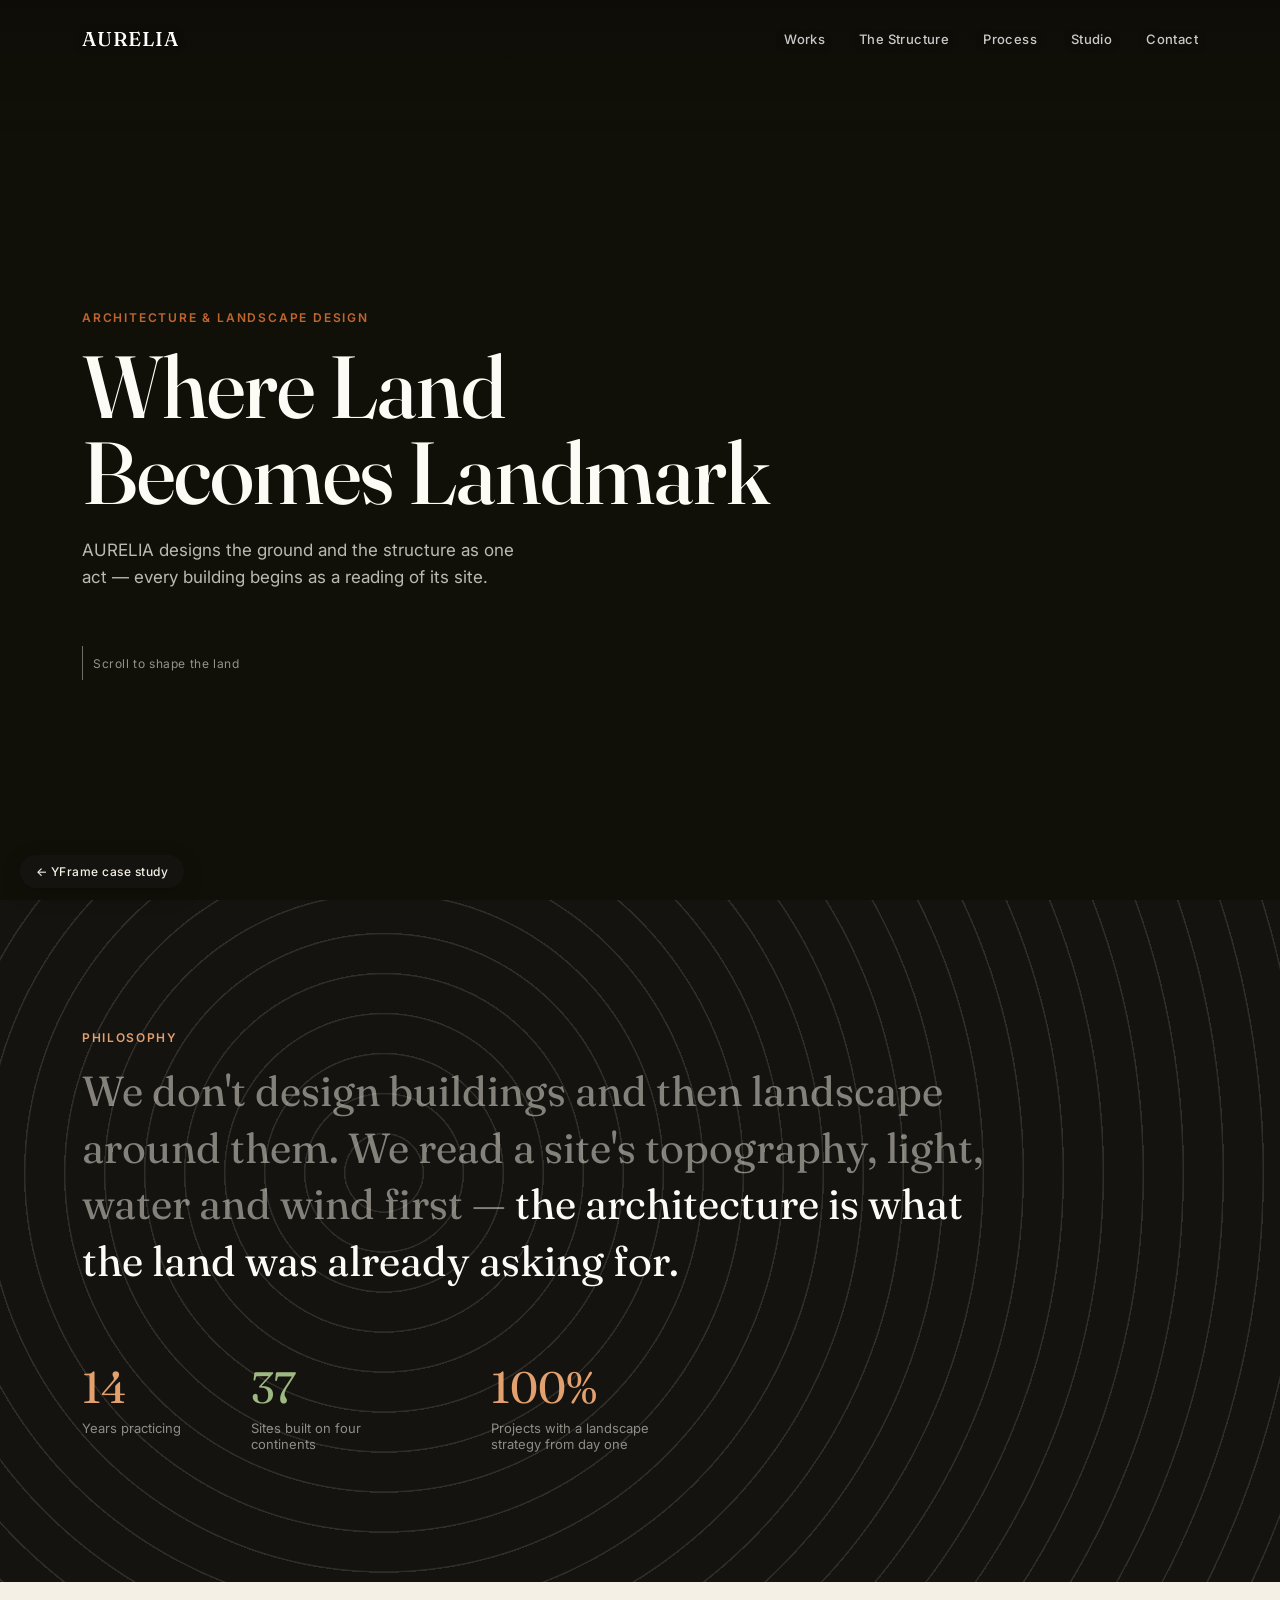
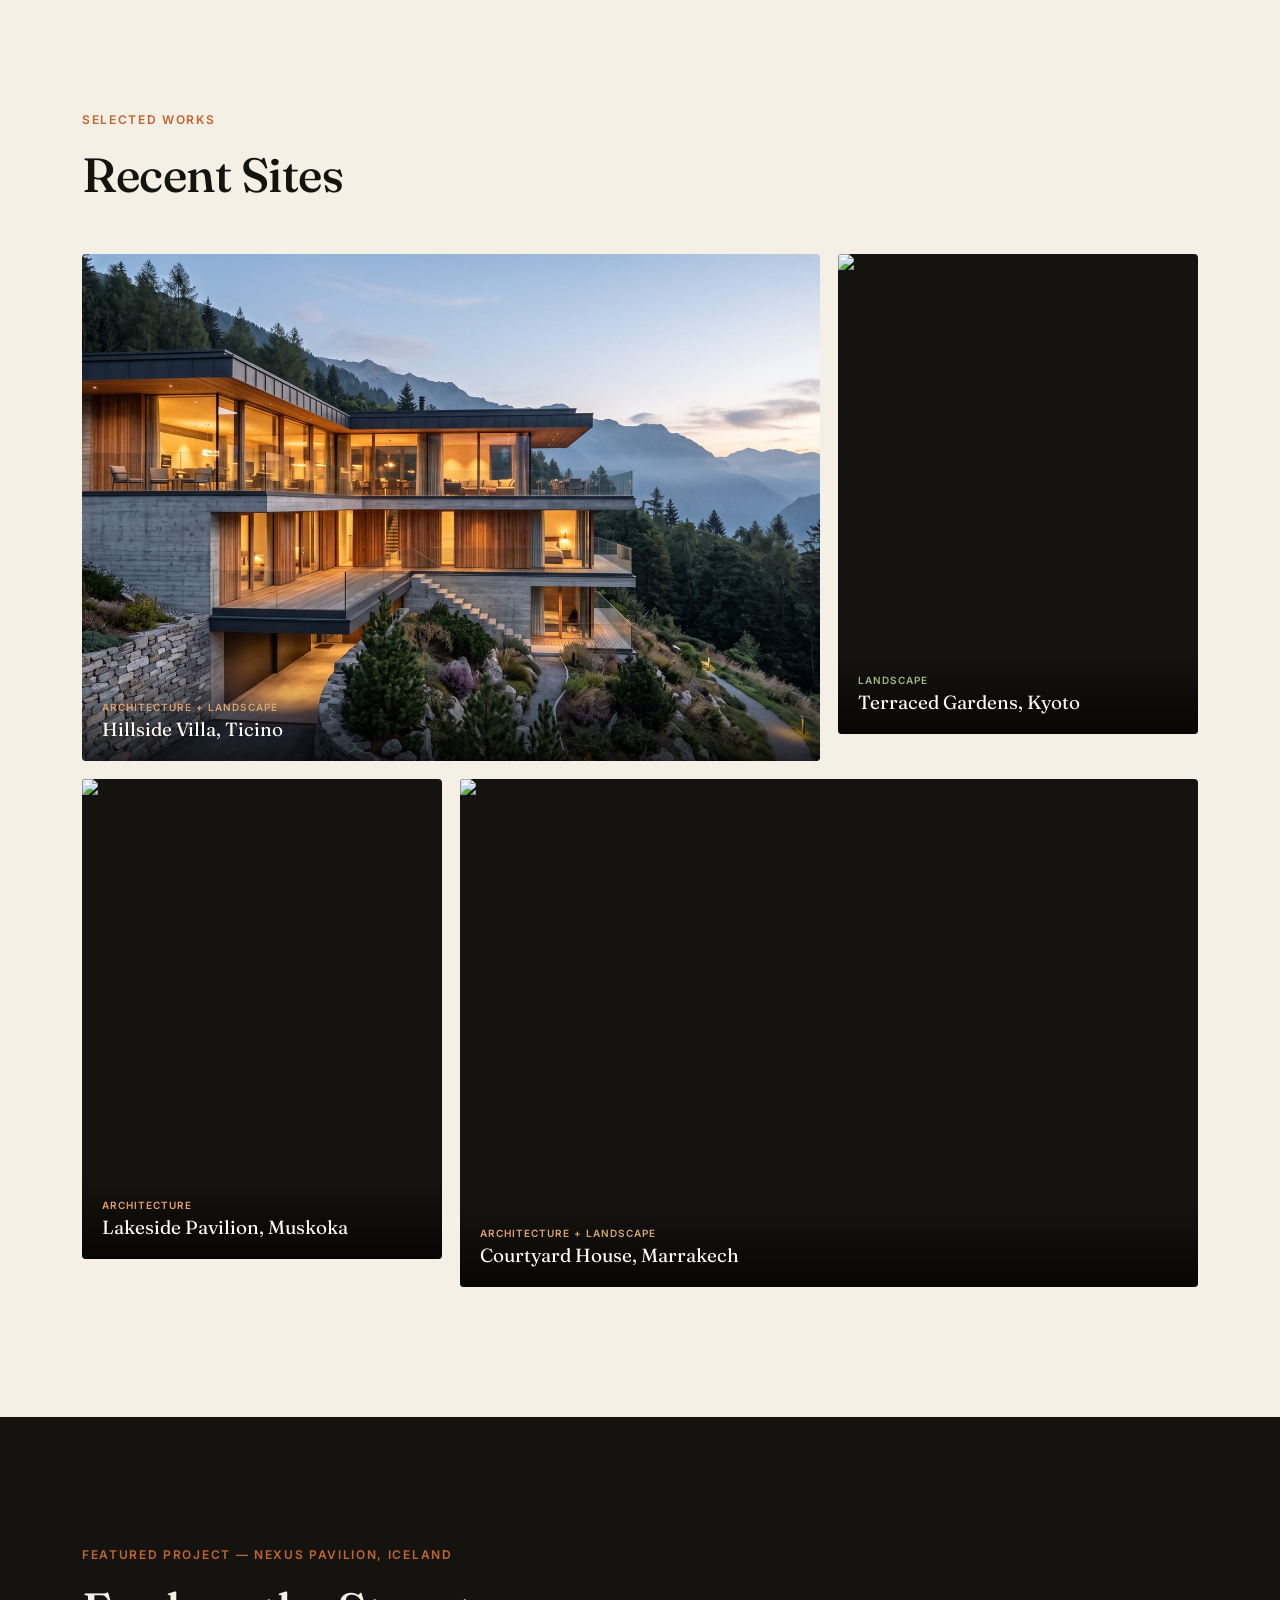
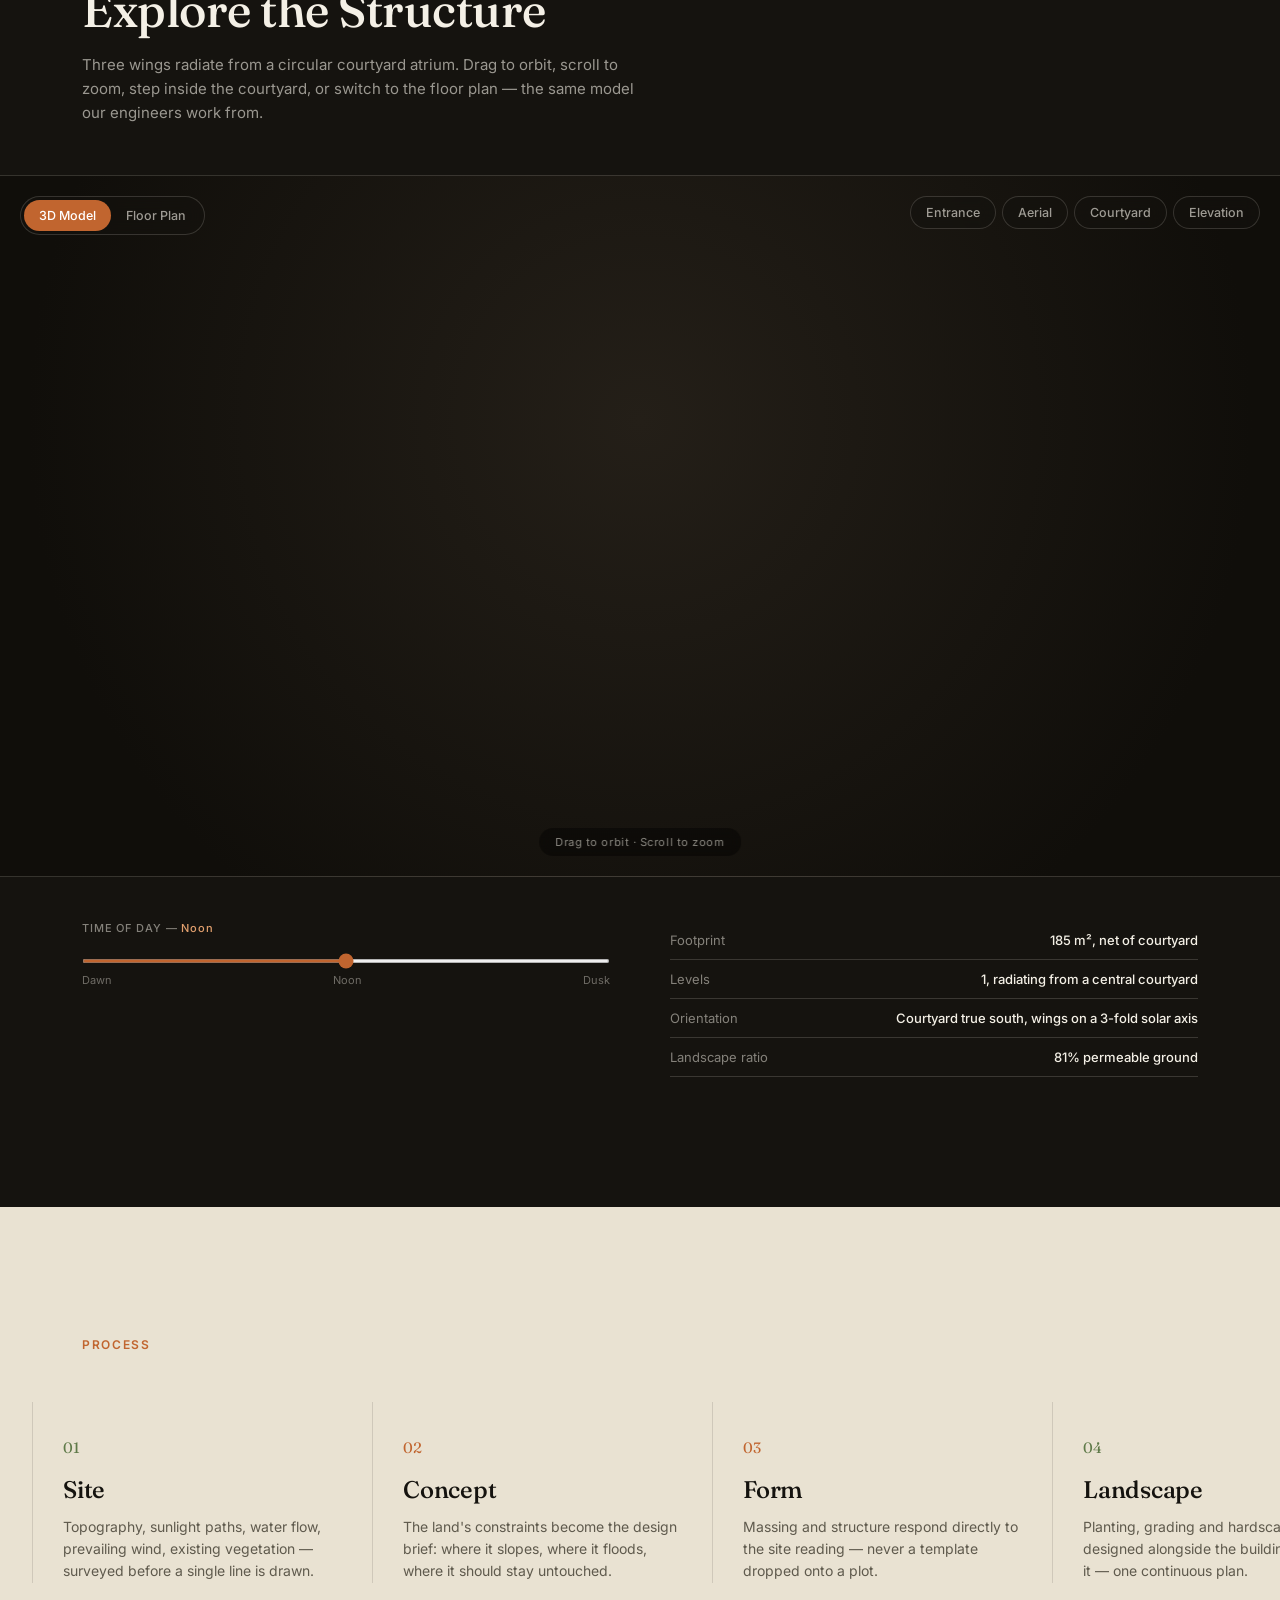
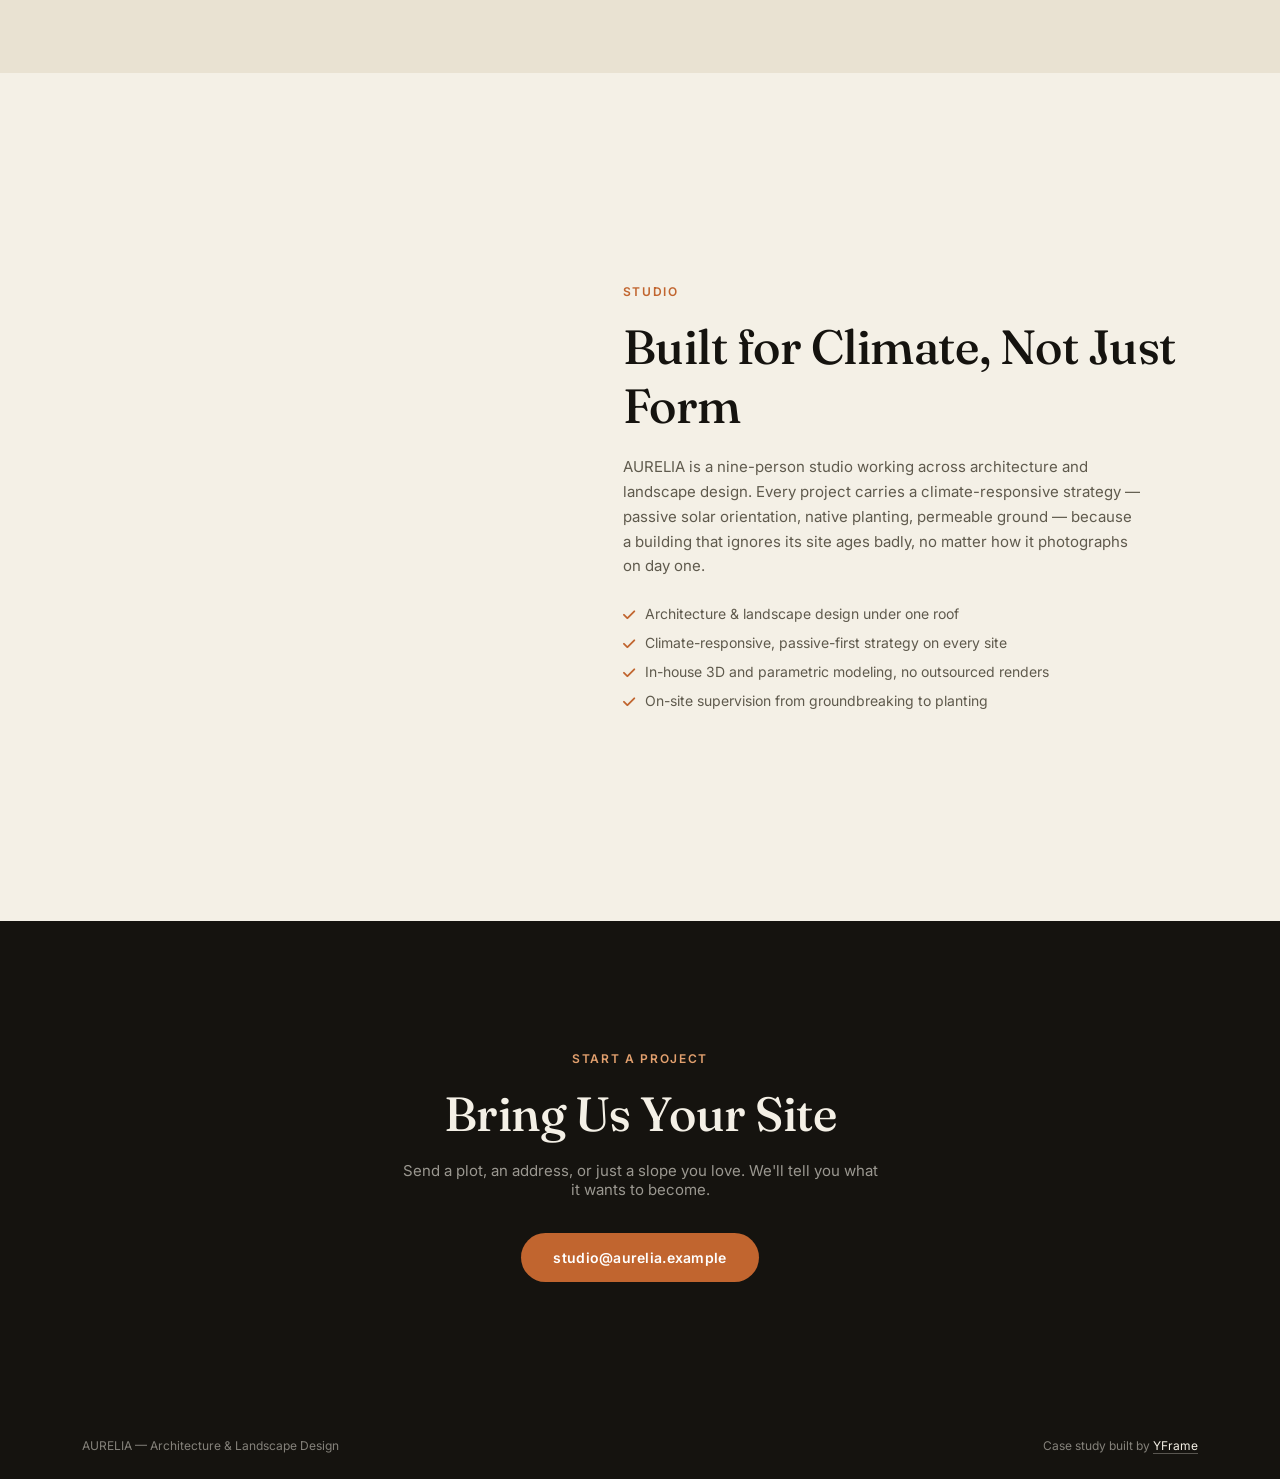
==== commit 169ee248: "Redesign Explore the Structure as Nexus Pavilion: pinwheel plan around a circular courtyard atrium" ====
--- a/portfolio/aurelia/index.html
+++ b/portfolio/aurelia/index.html
@@ -90,9 +90,9 @@
 <!-- EXPLORE THE STRUCTURE -->
 <section id="structure">
   <div class="container structure-head">
-    <div class="section-label">FEATURED PROJECT — HILLSIDE VILLA, TICINO</div>
+    <div class="section-label">FEATURED PROJECT — NEXUS PAVILION, ICELAND</div>
     <h2 class="section-title">Explore the Structure</h2>
-    <p class="structure-sub">Drag to orbit, scroll to zoom, jump between views, or switch to the floor plan — the same model our engineers work from.</p>
+    <p class="structure-sub">Three wings radiate from a circular courtyard atrium. Drag to orbit, scroll to zoom, step inside the courtyard, or switch to the floor plan — the same model our engineers work from.</p>
   </div>
 
   <div class="structure-stage">
@@ -126,20 +126,11 @@
       <div class="tod-marks"><span>Dawn</span><span>Noon</span><span>Dusk</span></div>
     </div>
     <ul class="specs">
-      <li><span>Footprint</span><b>412 m²</b></li>
-      <li><span>Levels</span><b>3, terraced into slope</b></li>
-      <li><span>Orientation</span><b>18° SE, passive solar</b></li>
-      <li><span>Landscape ratio</span><b>62% permeable ground</b></li>
+      <li><span>Footprint</span><b>185 m², net of courtyard</b></li>
+      <li><span>Levels</span><b>1, radiating from a central courtyard</b></li>
+      <li><span>Orientation</span><b>Courtyard true south, wings on a 3-fold solar axis</b></li>
+      <li><span>Landscape ratio</span><b>81% permeable ground</b></li>
     </ul>
-  </div>
-
-  <div class="container">
-    <div class="site-photos-label">SITE PHOTOGRAPHY — WHAT THE MODEL BECAME</div>
-    <div class="site-photos">
-      <img src="assets/renders/aerial.jpg" alt="Aerial view of the completed Hillside Villa roofline and terraced garden">
-      <img src="assets/renders/interior.jpg" alt="Interior living space of the Hillside Villa overlooking the terraced landscape">
-      <img src="assets/renders/detail.jpg" alt="Detail of dry-stone terraces and timber cladding on the Hillside Villa">
-    </div>
   </div>
 </section>
 
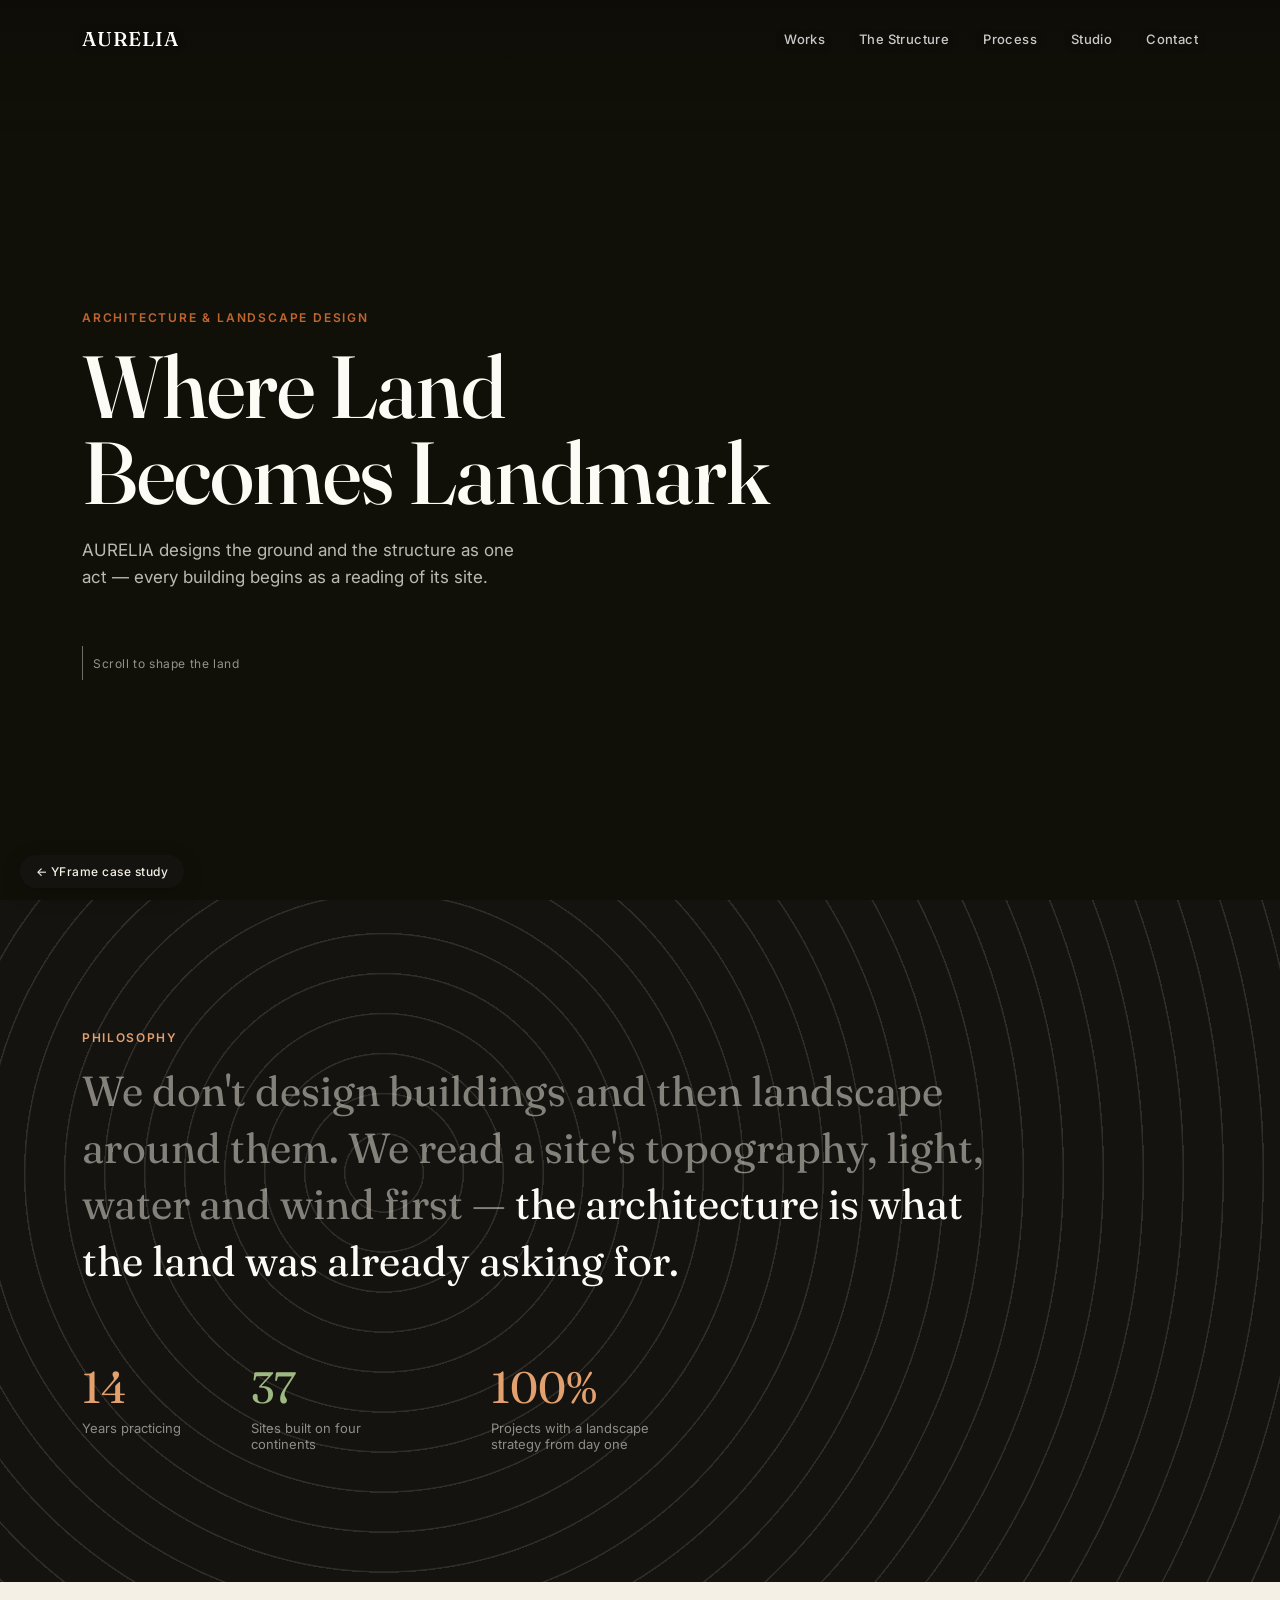
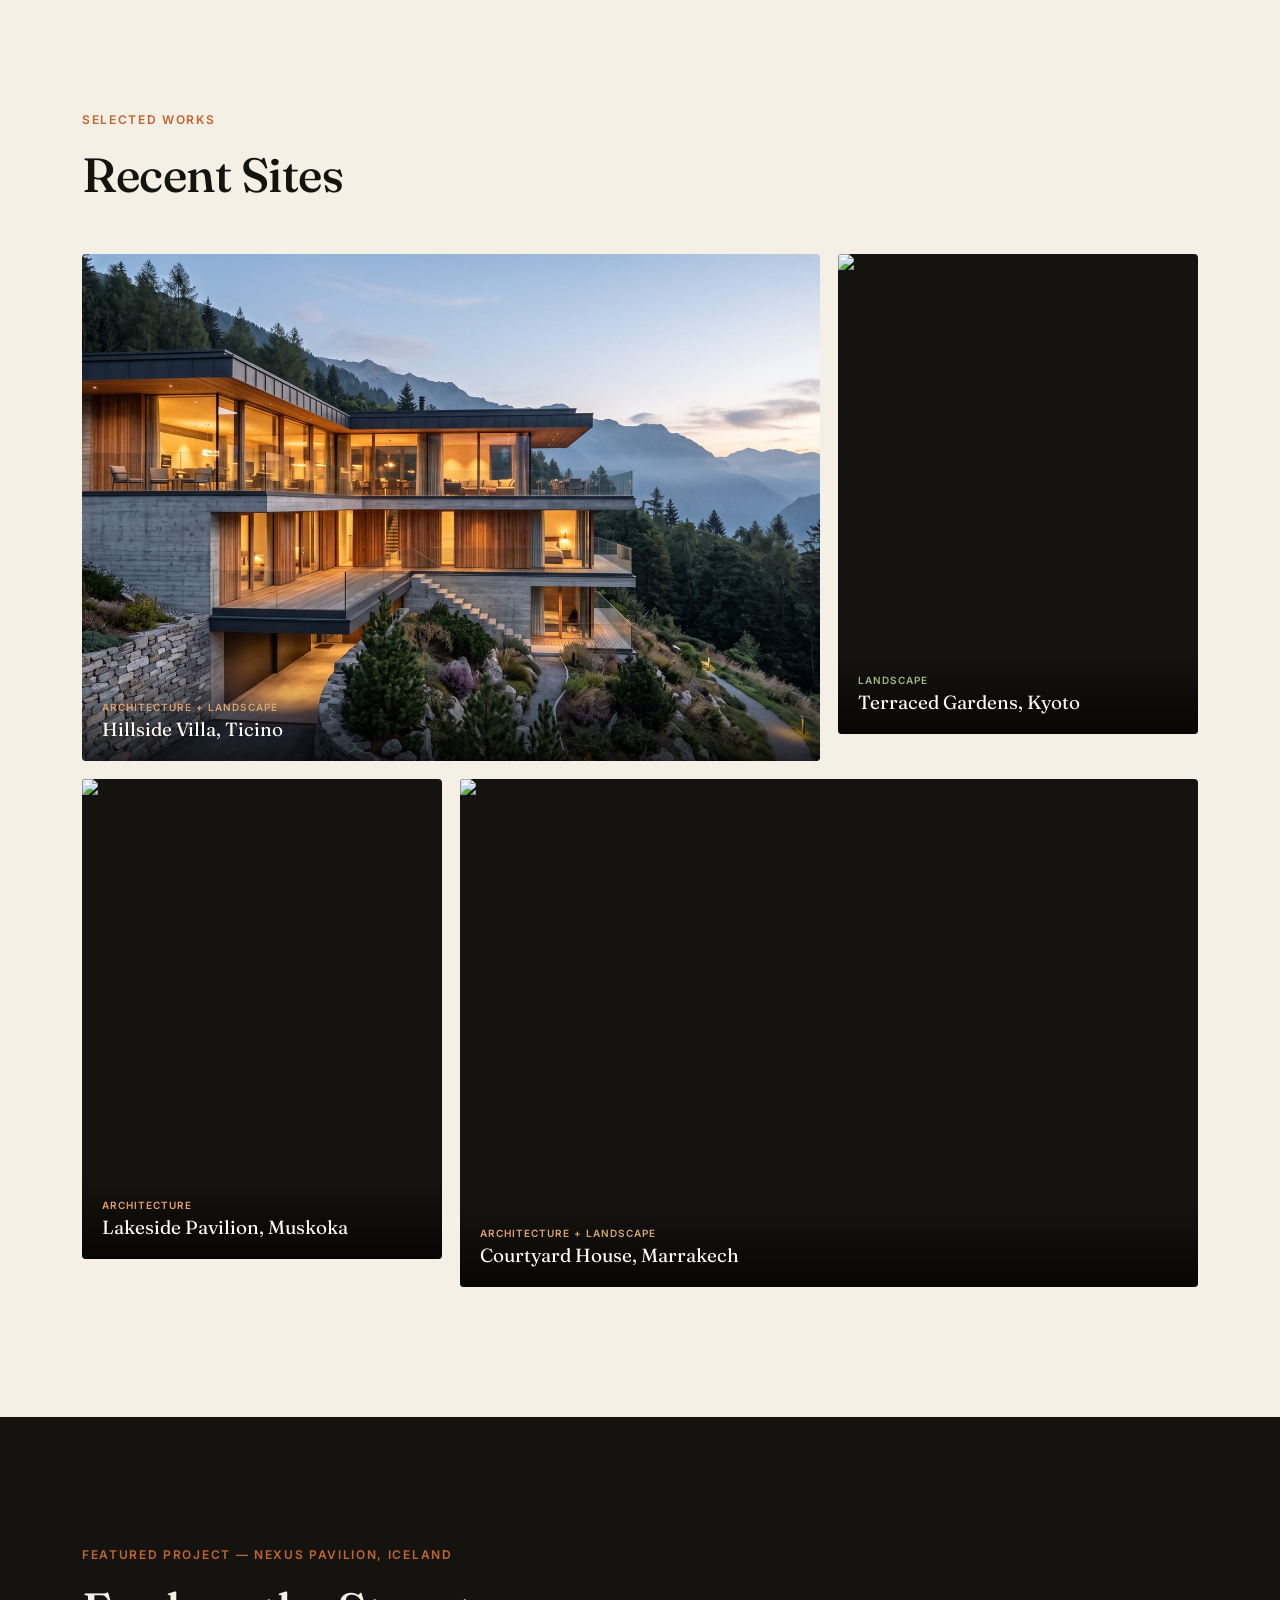
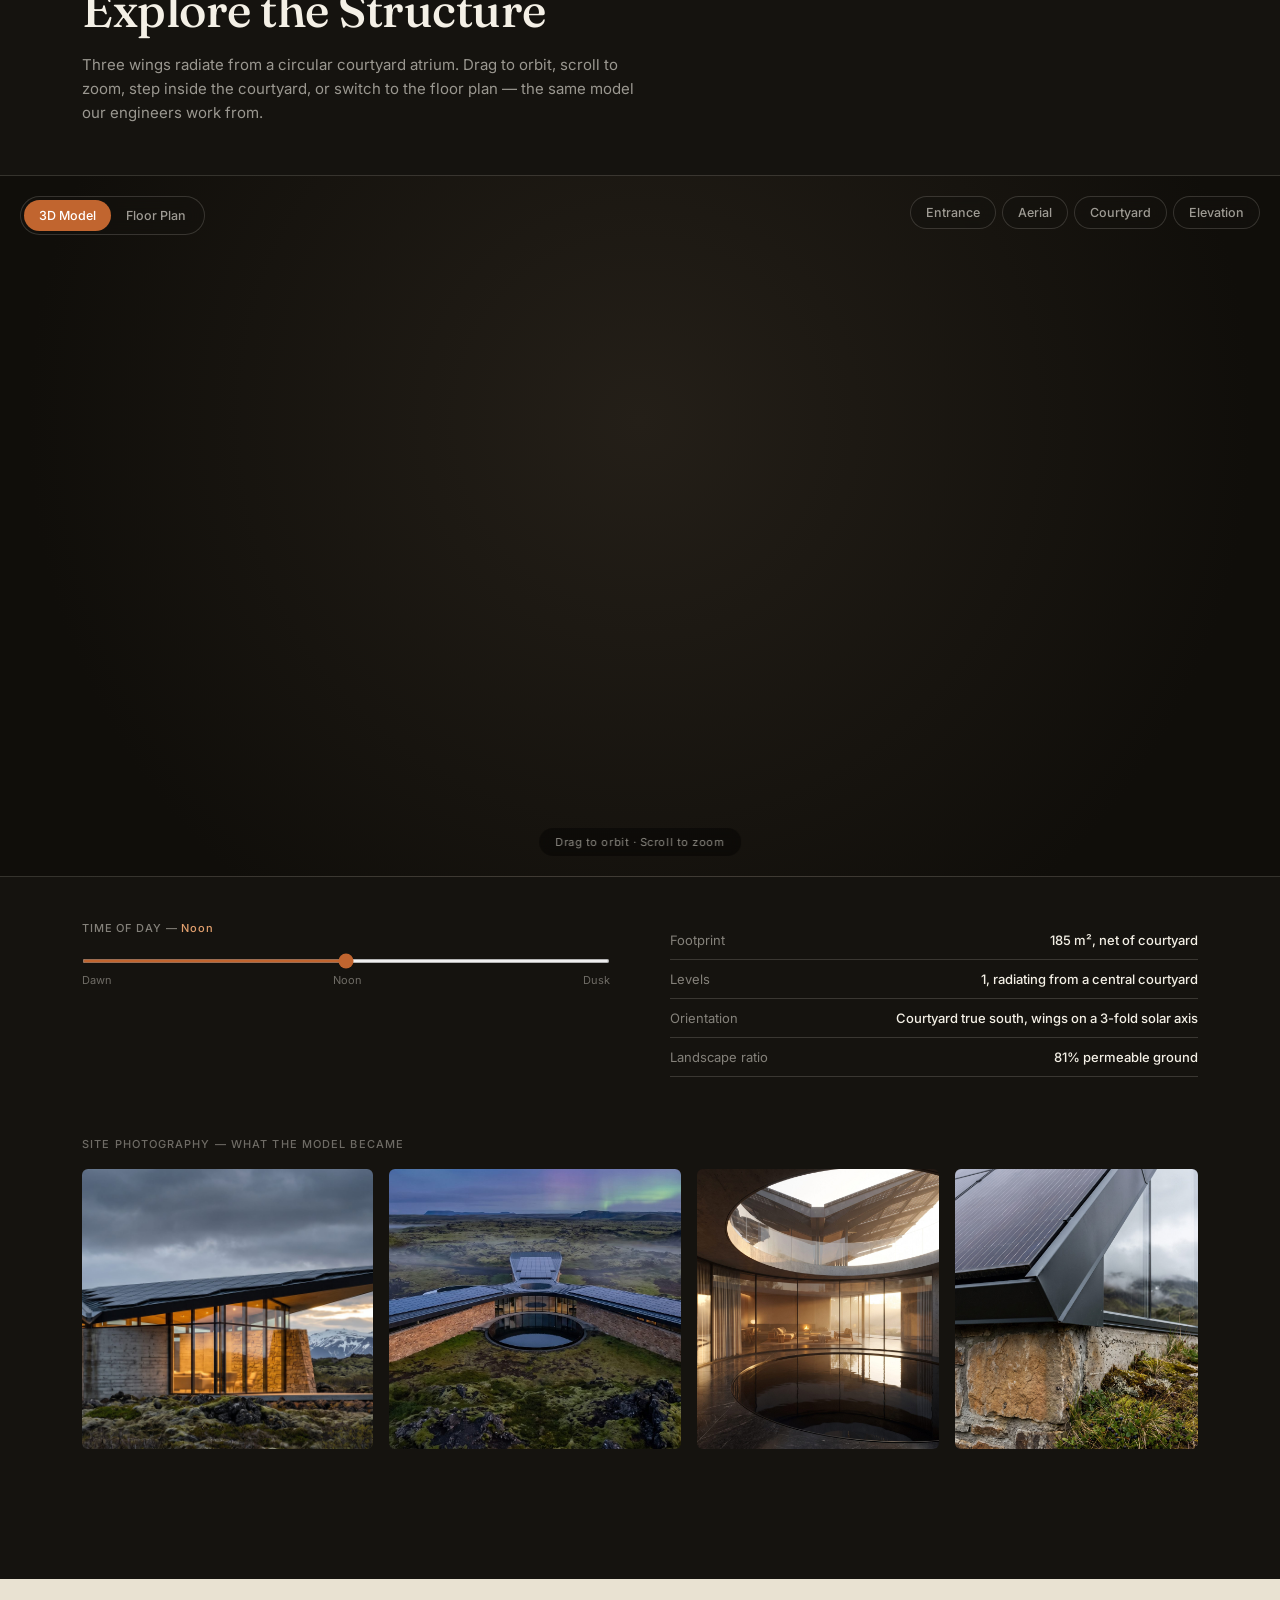
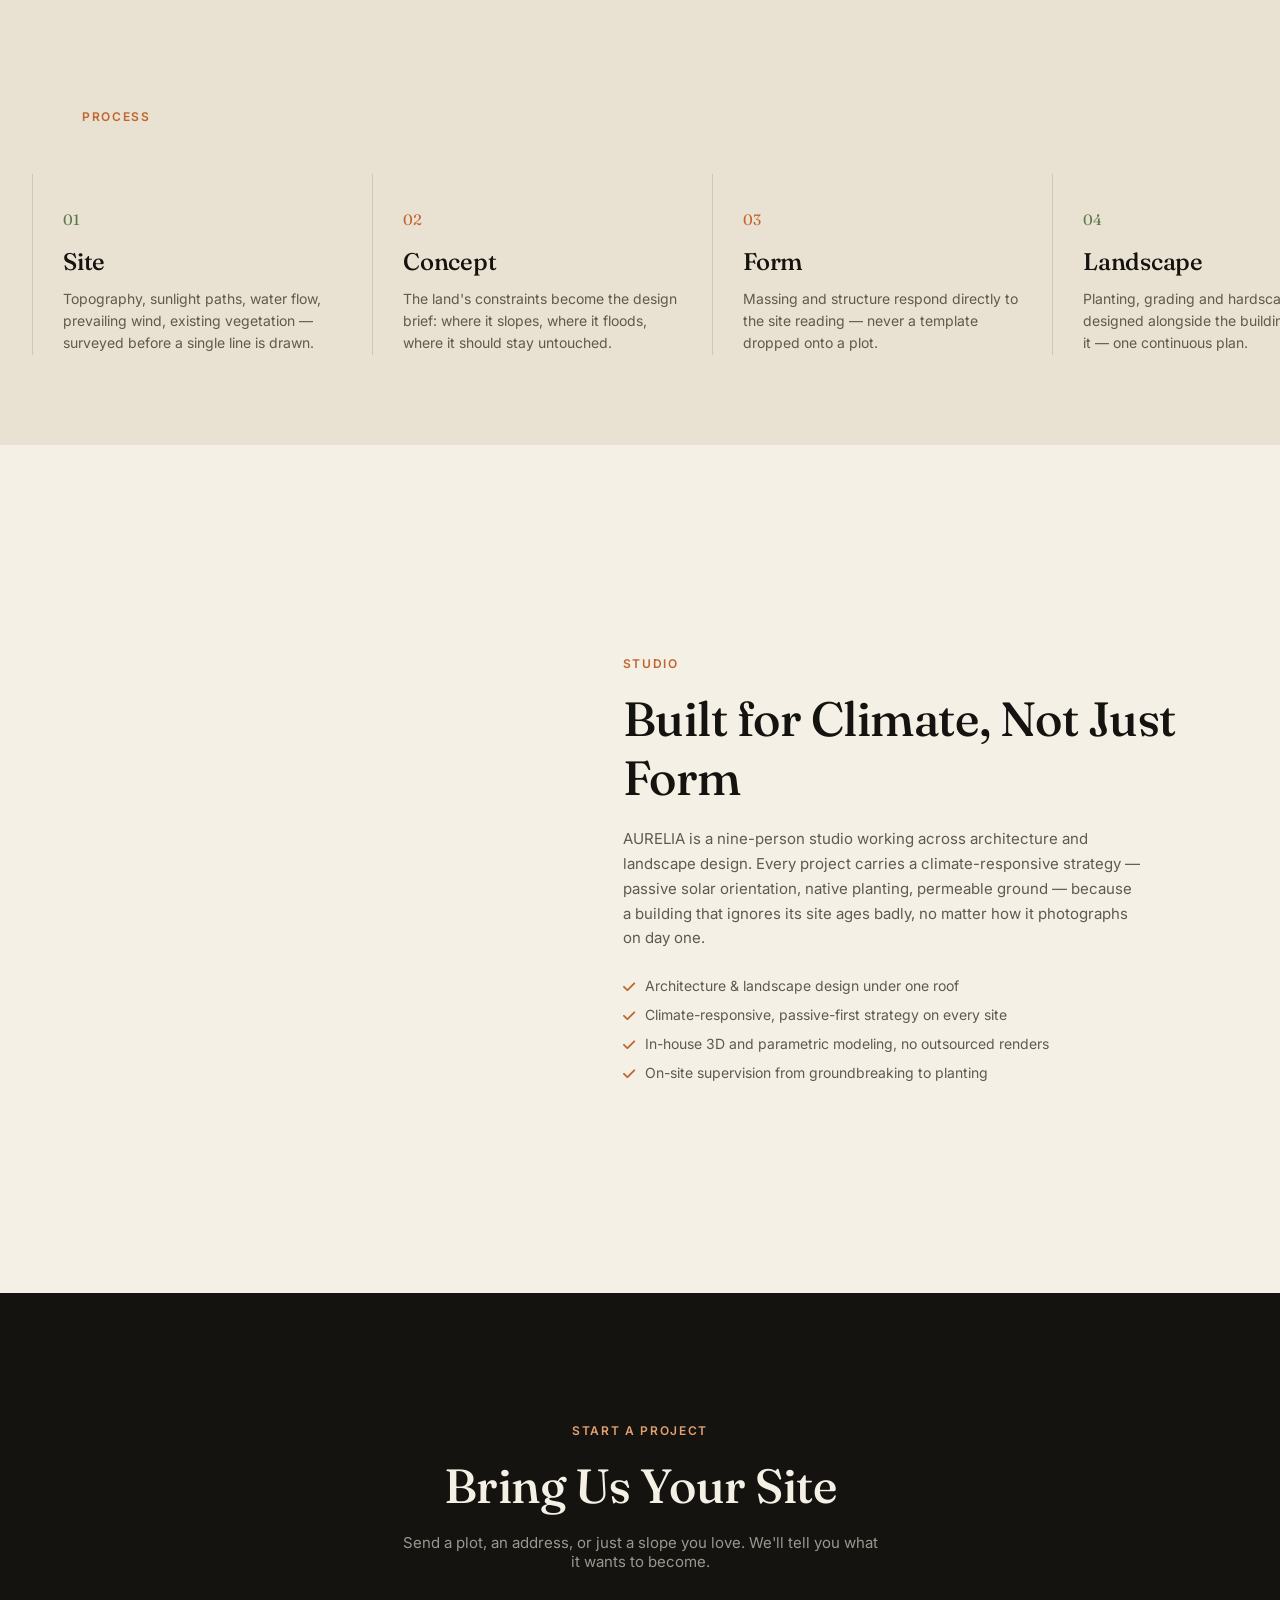
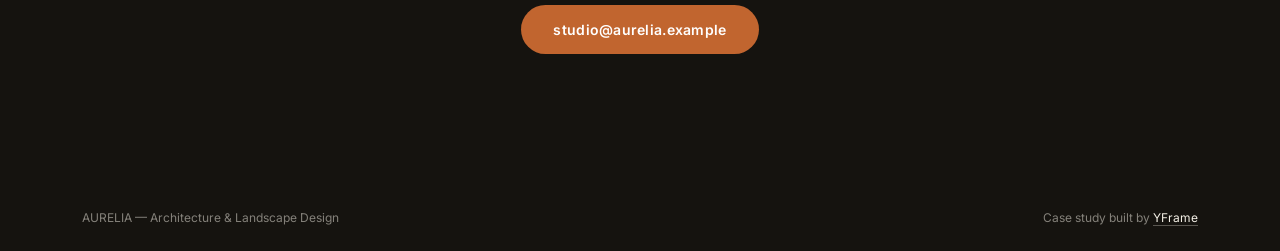
==== commit f32b1384: "Add Higgsfield photography for Nexus Pavilion (aerial, exterior, courtyard, canopy detail)" ====
--- a/portfolio/aurelia/index.html
+++ b/portfolio/aurelia/index.html
@@ -131,6 +131,16 @@
       <li><span>Orientation</span><b>Courtyard true south, wings on a 3-fold solar axis</b></li>
       <li><span>Landscape ratio</span><b>81% permeable ground</b></li>
     </ul>
+  </div>
+
+  <div class="container">
+    <div class="site-photos-label">SITE PHOTOGRAPHY — WHAT THE MODEL BECAME</div>
+    <div class="site-photos site-photos-4">
+      <img src="assets/renders/nexus/exterior.jpg" alt="Nexus Pavilion at twilight, a tapered wing with a folded photovoltaic canopy cantilevering overhead">
+      <img src="assets/renders/nexus/aerial.jpg" alt="Aerial view of Nexus Pavilion's three-wing pinwheel plan around its courtyard, Icelandic highlands">
+      <img src="assets/renders/nexus/courtyard.jpg" alt="Inside the circular courtyard atrium of Nexus Pavilion, looking across the reflecting pool">
+      <img src="assets/renders/nexus/detail.jpg" alt="Detail where the photovoltaic canopy meets the stone facade of Nexus Pavilion">
+    </div>
   </div>
 </section>
 
--- a/portfolio/aurelia/style.css
+++ b/portfolio/aurelia/style.css
@@ -143,9 +143,11 @@
 
 .site-photos-label{font-size:11px;letter-spacing:0.1em;color:rgba(244,240,230,0.4);font-weight:500;margin-top:60px;margin-bottom:18px;}
 .site-photos{display:grid;grid-template-columns:1.3fr 1.3fr 1fr;gap:16px;}
+.site-photos.site-photos-4{grid-template-columns:1.2fr 1.2fr 1fr 1fr;}
 .site-photos img{width:100%;height:280px;object-fit:cover;border-radius:6px;filter:grayscale(0.06) saturate(1.05);transition:transform .6s cubic-bezier(.2,.8,.2,1);}
 .site-photos img:hover{transform:scale(1.02);}
-@media(max-width:820px){.site-photos{grid-template-columns:1fr;}.site-photos img{height:230px;}}
+@media(max-width:900px){.site-photos.site-photos-4{grid-template-columns:1fr 1fr;}}
+@media(max-width:820px){.site-photos{grid-template-columns:1fr;}.site-photos img{height:230px;}.site-photos.site-photos-4{grid-template-columns:1fr;}}
 
 /* PROCESS */
 #process{background:var(--sand);overflow:hidden;padding-bottom:0;}
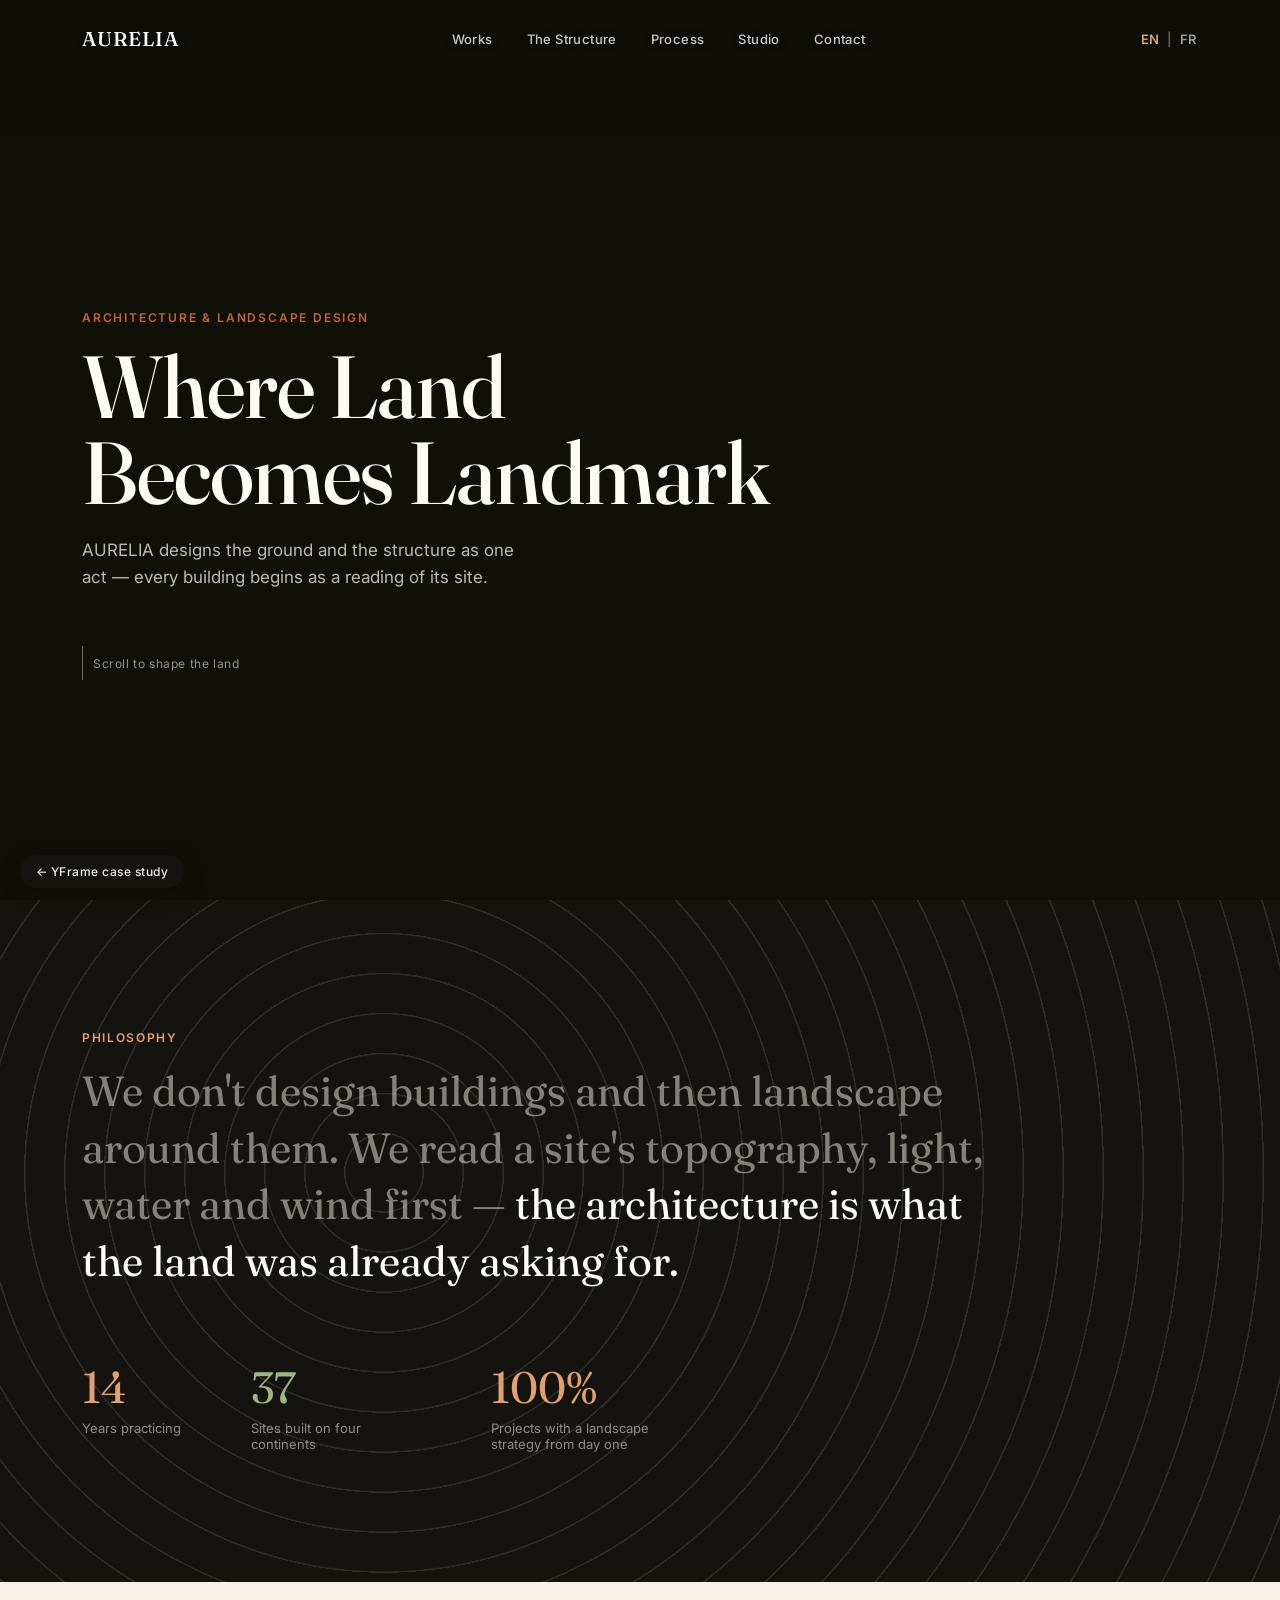
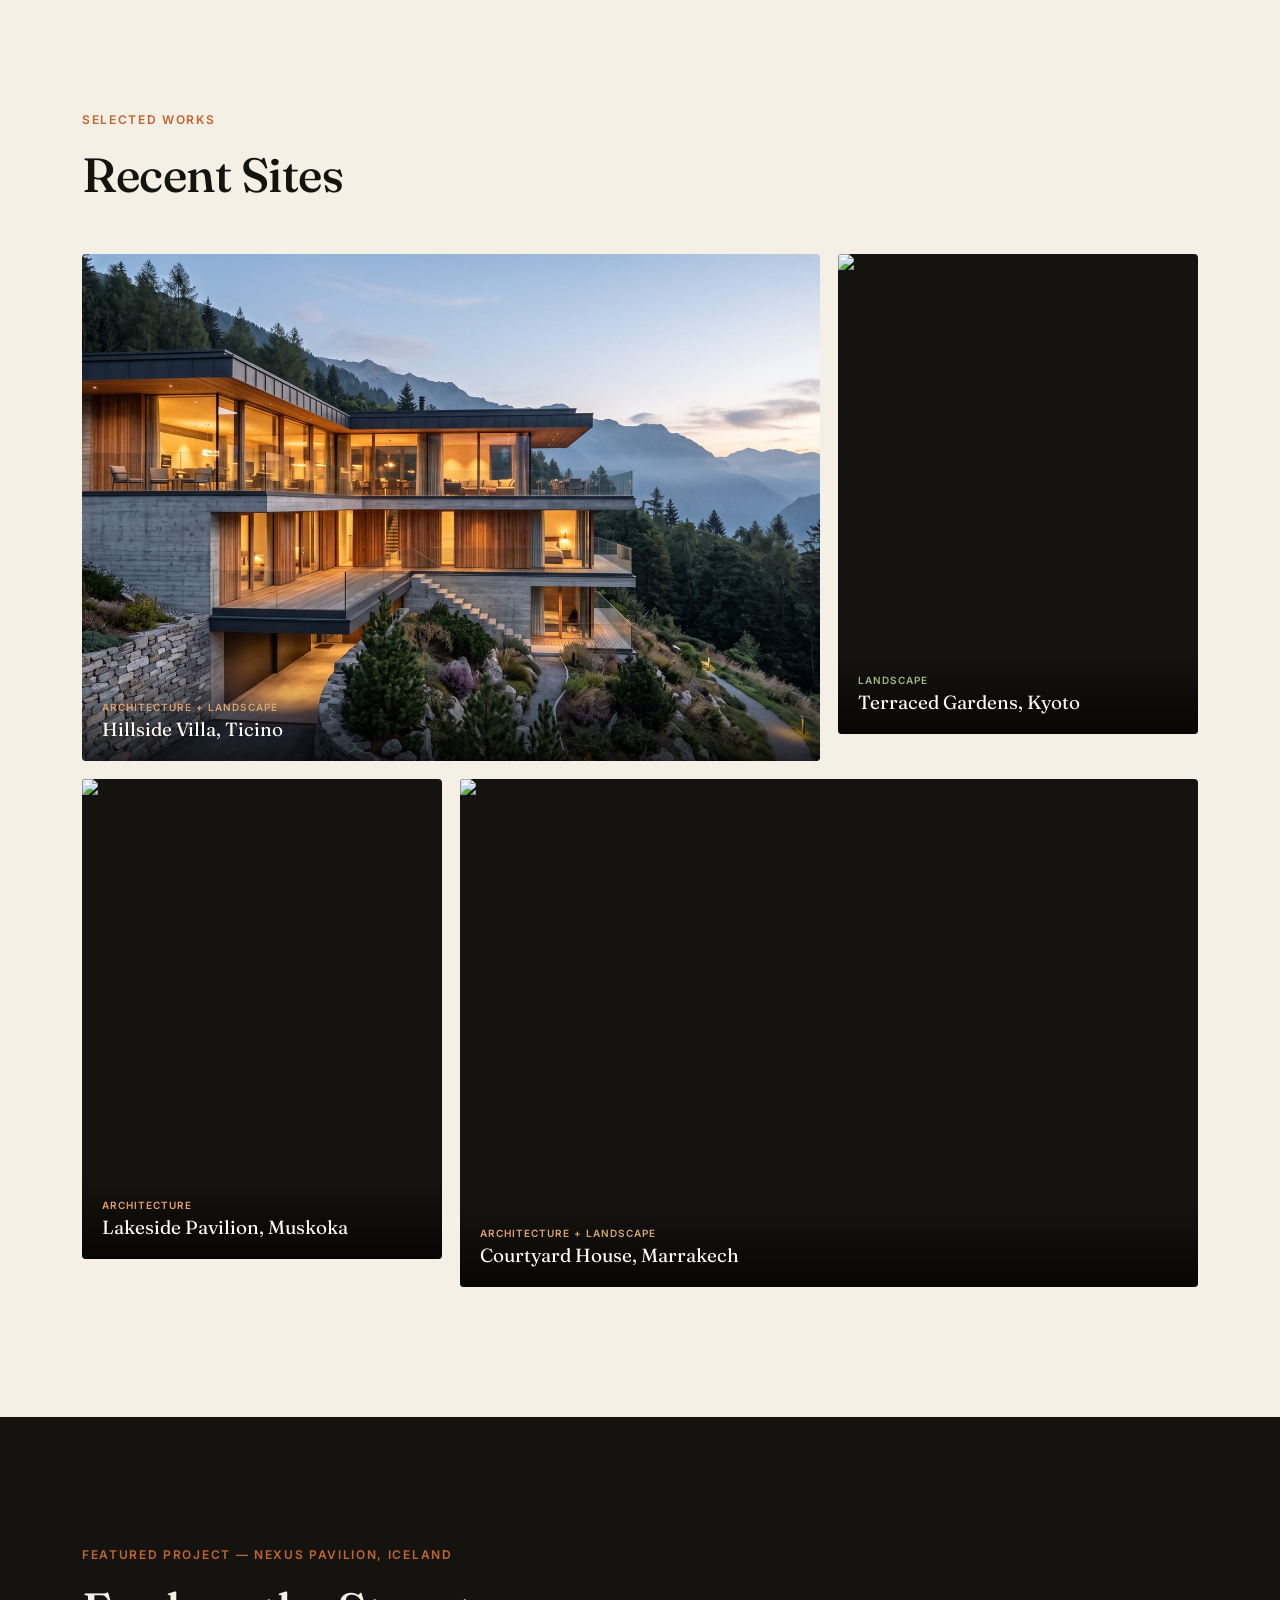
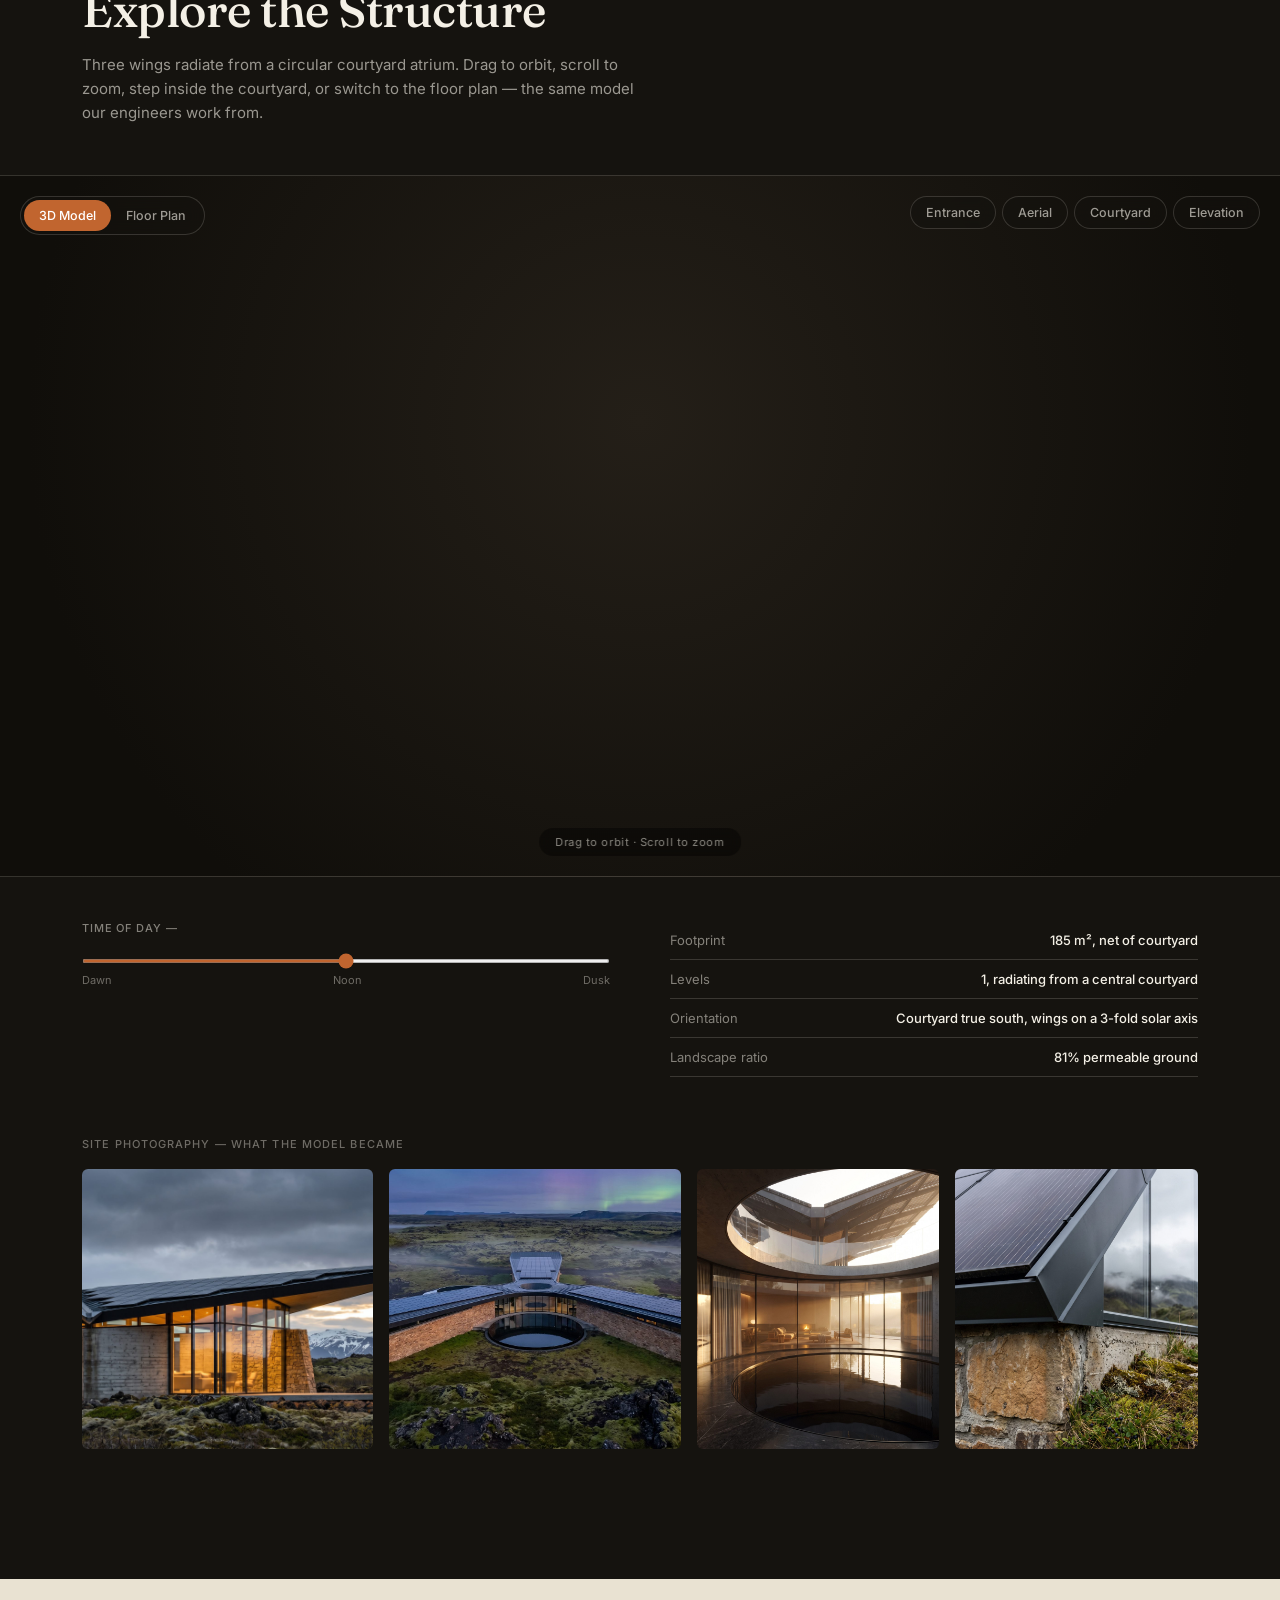
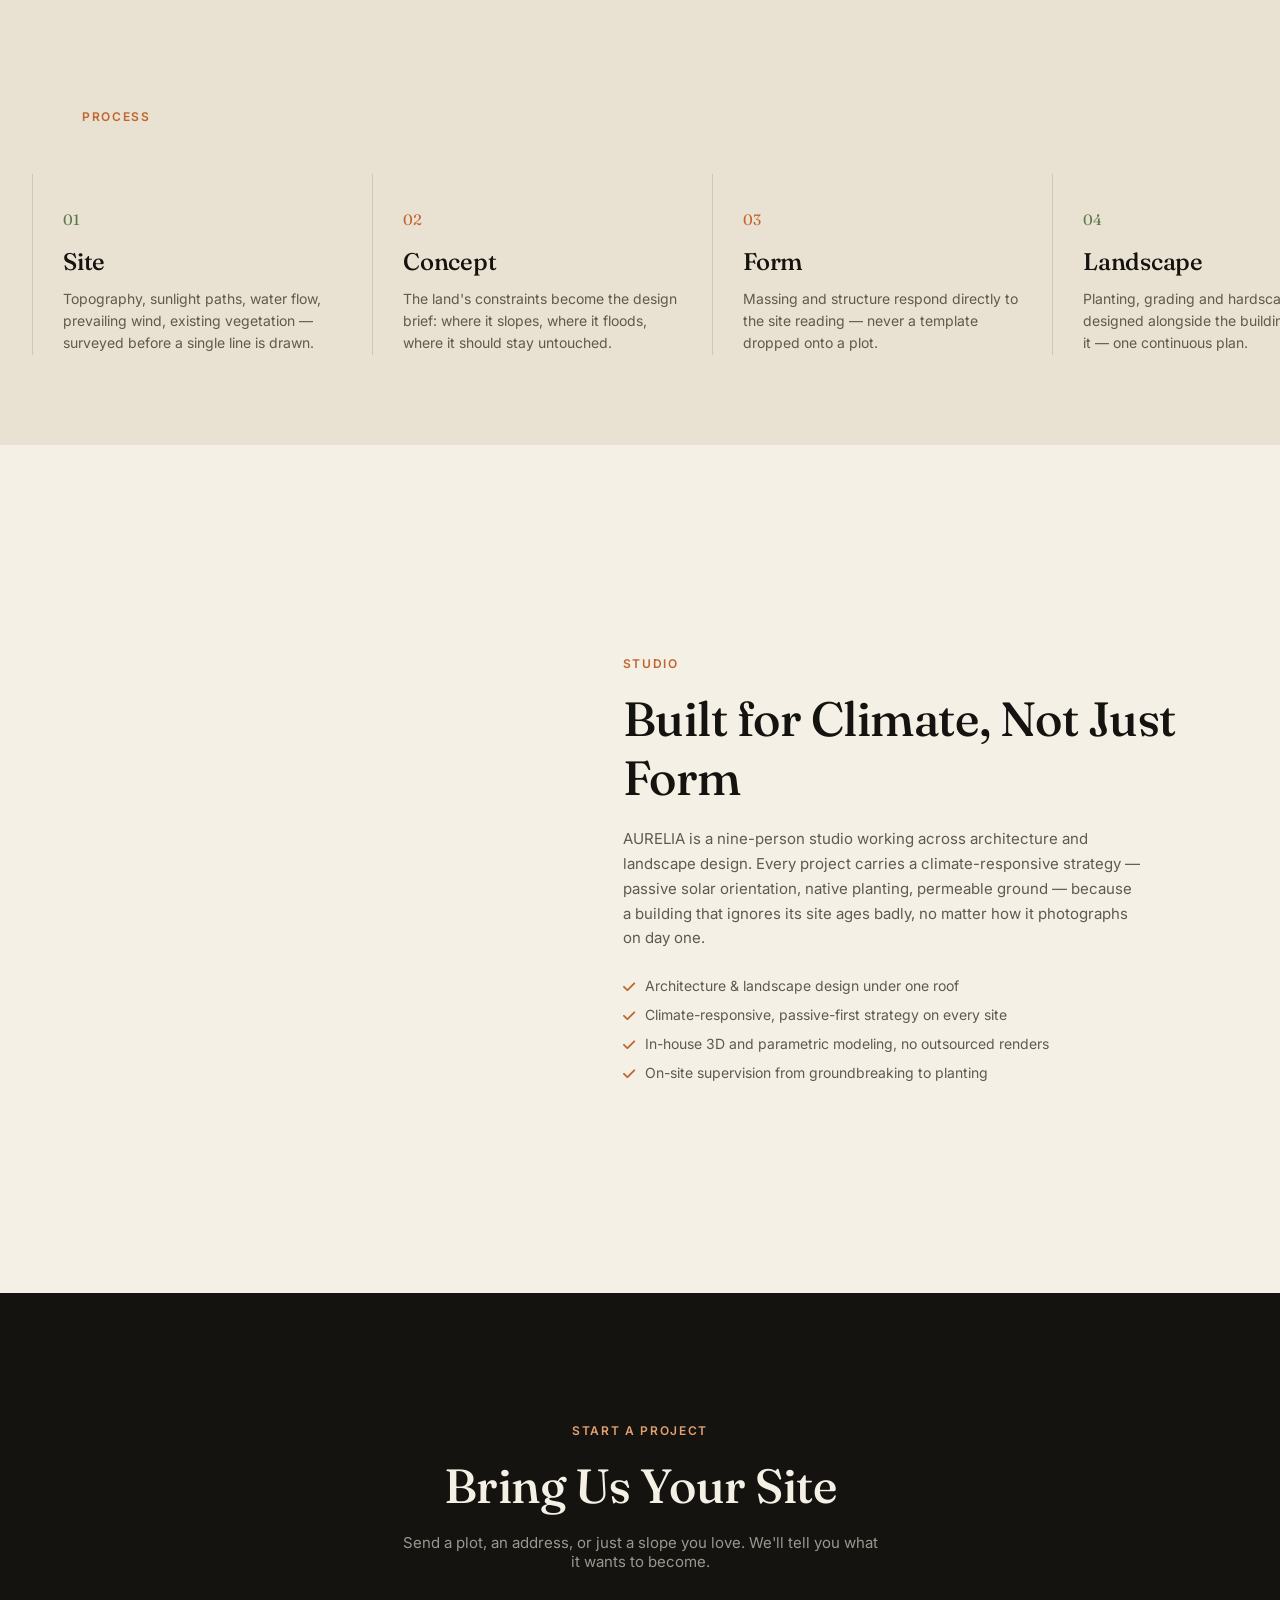
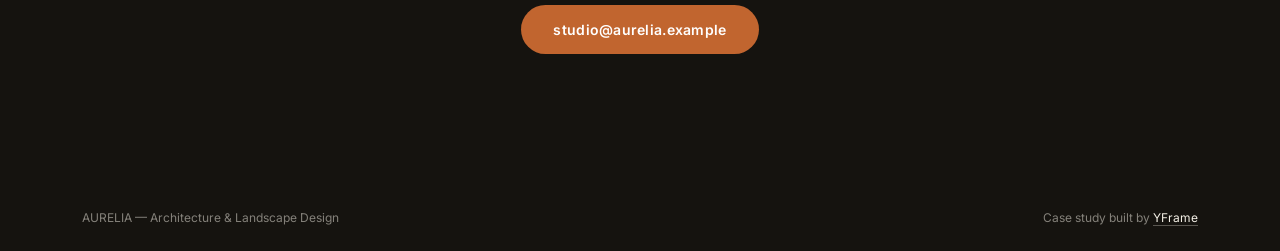
==== commit df5eac52: "Add EN/FR support to every page: services, landing page and AURELIA case study - Per-page dictionari" ====
--- a/portfolio/aurelia/index.html
+++ b/portfolio/aurelia/index.html
@@ -12,7 +12,7 @@
 </head>
 <body>
 
-<div id="yf-tag"><a href="../../index.html">← YFrame case study</a></div>
+<div id="yf-tag"><a href="../../index.html" data-i18n="aurelia.tag.yframe_case_study">← YFrame case study</a></div>
 
 <div id="scroll-progress"></div>
 
@@ -22,11 +22,16 @@
   <div class="nav-inner">
     <a href="#hero" class="brand">AURELIA</a>
     <div class="nav-links">
-      <a href="#works">Works</a>
-      <a href="#structure">The Structure</a>
-      <a href="#process">Process</a>
-      <a href="#studio">Studio</a>
-      <a href="#contact">Contact</a>
+      <a href="#works" data-i18n="aurelia.nav.works">Works</a>
+      <a href="#structure" data-i18n="aurelia.nav.the_structure">The Structure</a>
+      <a href="#process" data-i18n="aurelia.nav.process">Process</a>
+      <a href="#studio" data-i18n="aurelia.nav.studio">Studio</a>
+      <a href="#contact" data-i18n="footer.contact">Contact</a>
+    </div>
+    <div class="lang-toggle" role="group" aria-label="Language switcher" data-i18n-aria-label="lang.switcher">
+      <button type="button" class="lang-btn" data-lang="en">EN</button>
+      <span class="lang-sep">|</span>
+      <button type="button" class="lang-btn" data-lang="fr">FR</button>
     </div>
   </div>
 </nav>
@@ -36,10 +41,10 @@
   <canvas id="terrain-canvas"></canvas>
   <div class="hero-scrim"></div>
   <div class="hero-content">
-    <div class="hero-eyebrow">ARCHITECTURE &amp; LANDSCAPE DESIGN</div>
-    <h1 class="hero-headline">Where Land<br>Becomes Landmark</h1>
-    <p class="hero-sub">AURELIA designs the ground and the structure as one act — every building begins as a reading of its site.</p>
-    <div class="hero-scroll-cue"><span></span>Scroll to shape the land</div>
+    <div class="hero-eyebrow" data-i18n="aurelia.hero.architecture_landscape_design">ARCHITECTURE &amp; LANDSCAPE DESIGN</div>
+    <h1 class="hero-headline" data-i18n="aurelia.hero.where_land_becomes_landmark">Where Land<br>Becomes Landmark</h1>
+    <p class="hero-sub" data-i18n="aurelia.hero.aurelia_designs_the_ground">AURELIA designs the ground and the structure as one act — every building begins as a reading of its site.</p>
+    <div class="hero-scroll-cue" data-i18n="aurelia.hero.scroll_to_shape_the"><span></span>Scroll to shape the land</div>
   </div>
 </section>
 
@@ -47,16 +52,16 @@
 <section id="philosophy">
   <div class="contour-bg"></div>
   <div class="container">
-    <div class="section-label">PHILOSOPHY</div>
-    <p class="manifesto">
+    <div class="section-label" data-i18n="aurelia.philosophy.philosophy">PHILOSOPHY</div>
+    <p class="manifesto" data-i18n="aurelia.philosophy.we_don_t_design">
       We don't design buildings and then landscape around them.
       We read a site's topography, light, water and wind first —
       <span>the architecture is what the land was already asking for.</span>
     </p>
     <div class="phil-stats">
-      <div class="phil-stat"><div class="n">14</div><div class="l">Years practicing</div></div>
-      <div class="phil-stat"><div class="n">37</div><div class="l">Sites built on four continents</div></div>
-      <div class="phil-stat"><div class="n">100%</div><div class="l">Projects with a landscape strategy from day one</div></div>
+      <div class="phil-stat"><div class="n">14</div><div class="l" data-i18n="aurelia.philosophy.years_practicing">Years practicing</div></div>
+      <div class="phil-stat"><div class="n">37</div><div class="l" data-i18n="aurelia.philosophy.sites_built_on_four">Sites built on four continents</div></div>
+      <div class="phil-stat"><div class="n" data-i18n="aurelia.philosophy.100">100%</div><div class="l" data-i18n="aurelia.philosophy.projects_with_a_landscape">Projects with a landscape strategy from day one</div></div>
     </div>
   </div>
 </section>
@@ -64,24 +69,24 @@
 <!-- SELECTED WORKS -->
 <section id="works">
   <div class="container">
-    <div class="section-label">SELECTED WORKS</div>
-    <h2 class="section-title">Recent Sites</h2>
+    <div class="section-label" data-i18n="aurelia.works.selected_works">SELECTED WORKS</div>
+    <h2 class="section-title" data-i18n="aurelia.works.recent_sites">Recent Sites</h2>
     <div class="works-grid">
       <a class="work-card work-1" href="#structure" data-tag="Architecture + Landscape">
-        <img src="assets/renders/exterior-twilight.jpg" alt="AURELIA-designed concrete and timber villa terraced into a Ticino hillside at twilight">
-        <div class="work-info"><div class="work-tag tag-both">ARCHITECTURE + LANDSCAPE</div><div class="work-name">Hillside Villa, Ticino</div></div>
+        <img src="assets/renders/exterior-twilight.jpg" alt="AURELIA-designed concrete and timber villa terraced into a Ticino hillside at twilight" data-i18n-alt="aurelia.alt.aurelia_designed_concrete_and">
+        <div class="work-info"><div class="work-tag tag-both" data-i18n="aurelia.works.architecture_landscape">ARCHITECTURE + LANDSCAPE</div><div class="work-name" data-i18n="aurelia.works.hillside_villa_ticino">Hillside Villa, Ticino</div></div>
       </a>
       <a class="work-card work-2" href="#structure" data-tag="Landscape">
-        <img src="https://images.unsplash.com/photo-1558904541-efa843a96f01?w=1000&q=85" alt="Terraced garden with reflecting pool">
-        <div class="work-info"><div class="work-tag tag-land">LANDSCAPE</div><div class="work-name">Terraced Gardens, Kyoto</div></div>
+        <img src="https://images.unsplash.com/photo-1558904541-efa843a96f01?w=1000&q=85" alt="Terraced garden with reflecting pool" data-i18n-alt="aurelia.alt.terraced_garden_with_reflecting">
+        <div class="work-info"><div class="work-tag tag-land" data-i18n="aurelia.works.landscape">LANDSCAPE</div><div class="work-name" data-i18n="aurelia.works.terraced_gardens_kyoto">Terraced Gardens, Kyoto</div></div>
       </a>
       <a class="work-card work-3" href="#structure" data-tag="Architecture">
-        <img src="https://images.unsplash.com/photo-1487958449943-2429e8be8625?w=1000&q=85" alt="Minimalist timber and glass pavilion">
-        <div class="work-info"><div class="work-tag tag-arch">ARCHITECTURE</div><div class="work-name">Lakeside Pavilion, Muskoka</div></div>
+        <img src="https://images.unsplash.com/photo-1487958449943-2429e8be8625?w=1000&q=85" alt="Minimalist timber and glass pavilion" data-i18n-alt="aurelia.alt.minimalist_timber_and_glass">
+        <div class="work-info"><div class="work-tag tag-arch" data-i18n="aurelia.works.architecture">ARCHITECTURE</div><div class="work-name" data-i18n="aurelia.works.lakeside_pavilion_muskoka">Lakeside Pavilion, Muskoka</div></div>
       </a>
       <a class="work-card work-4" href="#structure" data-tag="Architecture + Landscape">
-        <img src="https://images.unsplash.com/photo-1600607687920-4e2a09cf159d?w=1200&q=85" alt="Desert residence with courtyard">
-        <div class="work-info"><div class="work-tag tag-both">ARCHITECTURE + LANDSCAPE</div><div class="work-name">Courtyard House, Marrakech</div></div>
+        <img src="https://images.unsplash.com/photo-1600607687920-4e2a09cf159d?w=1200&q=85" alt="Desert residence with courtyard" data-i18n-alt="aurelia.alt.desert_residence_with_courtyard">
+        <div class="work-info"><div class="work-tag tag-both" data-i18n="aurelia.works.architecture_landscape">ARCHITECTURE + LANDSCAPE</div><div class="work-name" data-i18n="aurelia.works.courtyard_house_marrakech">Courtyard House, Marrakech</div></div>
       </a>
     </div>
   </div>
@@ -90,9 +95,9 @@
 <!-- EXPLORE THE STRUCTURE -->
 <section id="structure">
   <div class="container structure-head">
-    <div class="section-label">FEATURED PROJECT — NEXUS PAVILION, ICELAND</div>
-    <h2 class="section-title">Explore the Structure</h2>
-    <p class="structure-sub">Three wings radiate from a circular courtyard atrium. Drag to orbit, scroll to zoom, step inside the courtyard, or switch to the floor plan — the same model our engineers work from.</p>
+    <div class="section-label" data-i18n="aurelia.structure.featured_project_nexus_pavilion">FEATURED PROJECT — NEXUS PAVILION, ICELAND</div>
+    <h2 class="section-title" data-i18n="aurelia.structure.explore_the_structure">Explore the Structure</h2>
+    <p class="structure-sub" data-i18n="aurelia.structure.three_wings_radiate_from">Three wings radiate from a circular courtyard atrium. Drag to orbit, scroll to zoom, step inside the courtyard, or switch to the floor plan — the same model our engineers work from.</p>
   </div>
 
   <div class="structure-stage">
@@ -104,74 +109,74 @@
       <g id="bp-dims" fill="#77705f" font-family="'JetBrains Mono', monospace" font-size="11" stroke="#77705f" stroke-width="1"></g>
     </svg>
 
-    <div class="stage-hint" id="stage-hint">Drag to orbit · Scroll to zoom</div>
+    <div class="stage-hint" id="stage-hint" data-i18n="aurelia.structure.drag_to_orbit_scroll">Drag to orbit · Scroll to zoom</div>
 
     <div class="stage-toggle" id="view-toggle">
-      <button class="toggle-btn active" data-view="model">3D Model</button>
-      <button class="toggle-btn" data-view="plan">Floor Plan</button>
+      <button class="toggle-btn active" data-view="model" data-i18n="aurelia.structure.3d_model">3D Model</button>
+      <button class="toggle-btn" data-view="plan" data-i18n="aurelia.structure.floor_plan">Floor Plan</button>
     </div>
 
     <div class="stage-views" id="view-presets">
-      <button class="view-btn" data-preset="entrance">Entrance</button>
-      <button class="view-btn" data-preset="aerial">Aerial</button>
-      <button class="view-btn" data-preset="courtyard">Courtyard</button>
-      <button class="view-btn" data-preset="elevation">Elevation</button>
+      <button class="view-btn" data-preset="entrance" data-i18n="aurelia.structure.entrance">Entrance</button>
+      <button class="view-btn" data-preset="aerial" data-i18n="aurelia.structure.aerial">Aerial</button>
+      <button class="view-btn" data-preset="courtyard" data-i18n="aurelia.structure.courtyard">Courtyard</button>
+      <button class="view-btn" data-preset="elevation" data-i18n="aurelia.structure.elevation">Elevation</button>
     </div>
   </div>
 
   <div class="container structure-footer">
     <div class="ctrl-group tod">
-      <div class="ctrl-label">TIME OF DAY — <span id="tod-readout">Noon</span></div>
+      <div class="ctrl-label" data-i18n="aurelia.structure.time_of_day_noon">TIME OF DAY — <span id="tod-readout">Noon</span></div>
       <input type="range" id="tod-slider" min="0" max="100" value="50">
-      <div class="tod-marks"><span>Dawn</span><span>Noon</span><span>Dusk</span></div>
+      <div class="tod-marks"><span data-i18n="aurelia.structure.dawn">Dawn</span><span data-i18n="aurelia.structure.noon">Noon</span><span data-i18n="aurelia.structure.dusk">Dusk</span></div>
     </div>
     <ul class="specs">
-      <li><span>Footprint</span><b>185 m², net of courtyard</b></li>
-      <li><span>Levels</span><b>1, radiating from a central courtyard</b></li>
-      <li><span>Orientation</span><b>Courtyard true south, wings on a 3-fold solar axis</b></li>
-      <li><span>Landscape ratio</span><b>81% permeable ground</b></li>
+      <li><span data-i18n="aurelia.structure.footprint">Footprint</span><b data-i18n="aurelia.structure.185_m_net_of">185 m², net of courtyard</b></li>
+      <li><span data-i18n="aurelia.structure.levels">Levels</span><b data-i18n="aurelia.structure.1_radiating_from_a">1, radiating from a central courtyard</b></li>
+      <li><span data-i18n="aurelia.structure.orientation">Orientation</span><b data-i18n="aurelia.structure.courtyard_true_south_wings">Courtyard true south, wings on a 3-fold solar axis</b></li>
+      <li><span data-i18n="aurelia.structure.landscape_ratio">Landscape ratio</span><b data-i18n="aurelia.structure.81_permeable_ground">81% permeable ground</b></li>
     </ul>
   </div>
 
   <div class="container">
-    <div class="site-photos-label">SITE PHOTOGRAPHY — WHAT THE MODEL BECAME</div>
+    <div class="site-photos-label" data-i18n="aurelia.structure.site_photography_what_the">SITE PHOTOGRAPHY — WHAT THE MODEL BECAME</div>
     <div class="site-photos site-photos-4">
-      <img src="assets/renders/nexus/exterior.jpg" alt="Nexus Pavilion at twilight, a tapered wing with a folded photovoltaic canopy cantilevering overhead">
-      <img src="assets/renders/nexus/aerial.jpg" alt="Aerial view of Nexus Pavilion's three-wing pinwheel plan around its courtyard, Icelandic highlands">
-      <img src="assets/renders/nexus/courtyard.jpg" alt="Inside the circular courtyard atrium of Nexus Pavilion, looking across the reflecting pool">
-      <img src="assets/renders/nexus/detail.jpg" alt="Detail where the photovoltaic canopy meets the stone facade of Nexus Pavilion">
+      <img src="assets/renders/nexus/exterior.jpg" alt="Nexus Pavilion at twilight, a tapered wing with a folded photovoltaic canopy cantilevering overhead" data-i18n-alt="aurelia.alt.nexus_pavilion_at_twilight">
+      <img src="assets/renders/nexus/aerial.jpg" alt="Aerial view of Nexus Pavilion's three-wing pinwheel plan around its courtyard, Icelandic highlands" data-i18n-alt="aurelia.alt.aerial_view_of_nexus">
+      <img src="assets/renders/nexus/courtyard.jpg" alt="Inside the circular courtyard atrium of Nexus Pavilion, looking across the reflecting pool" data-i18n-alt="aurelia.alt.inside_the_circular_courtyard">
+      <img src="assets/renders/nexus/detail.jpg" alt="Detail where the photovoltaic canopy meets the stone facade of Nexus Pavilion" data-i18n-alt="aurelia.alt.detail_where_the_photovoltaic">
     </div>
   </div>
 </section>
 
 <!-- PROCESS -->
 <section id="process">
-  <div class="section-label process-label">PROCESS</div>
+  <div class="section-label process-label" data-i18n="aurelia.process.process">PROCESS</div>
   <div class="process-track">
     <div class="process-step accent-moss">
       <div class="step-num">01</div>
-      <h3>Site</h3>
-      <p>Topography, sunlight paths, water flow, prevailing wind, existing vegetation — surveyed before a single line is drawn.</p>
+      <h3 data-i18n="aurelia.process.site">Site</h3>
+      <p data-i18n="aurelia.process.topography_sunlight_paths_water">Topography, sunlight paths, water flow, prevailing wind, existing vegetation — surveyed before a single line is drawn.</p>
     </div>
     <div class="process-step">
       <div class="step-num">02</div>
-      <h3>Concept</h3>
-      <p>The land's constraints become the design brief: where it slopes, where it floods, where it should stay untouched.</p>
+      <h3 data-i18n="aurelia.process.concept">Concept</h3>
+      <p data-i18n="aurelia.process.the_land_s_constraints">The land's constraints become the design brief: where it slopes, where it floods, where it should stay untouched.</p>
     </div>
     <div class="process-step">
       <div class="step-num">03</div>
-      <h3>Form</h3>
-      <p>Massing and structure respond directly to the site reading — never a template dropped onto a plot.</p>
+      <h3 data-i18n="aurelia.process.form">Form</h3>
+      <p data-i18n="aurelia.process.massing_and_structure_respond">Massing and structure respond directly to the site reading — never a template dropped onto a plot.</p>
     </div>
     <div class="process-step accent-moss">
       <div class="step-num">04</div>
-      <h3>Landscape</h3>
-      <p>Planting, grading and hardscape are designed alongside the building, not after it — one continuous plan.</p>
+      <h3 data-i18n="aurelia.process.landscape">Landscape</h3>
+      <p data-i18n="aurelia.process.planting_grading_and_hardscape">Planting, grading and hardscape are designed alongside the building, not after it — one continuous plan.</p>
     </div>
     <div class="process-step">
       <div class="step-num">05</div>
-      <h3>Build</h3>
-      <p>Construction documentation and on-site supervision through to handover, with the landscape maturing on schedule.</p>
+      <h3 data-i18n="aurelia.process.build">Build</h3>
+      <p data-i18n="aurelia.process.construction_documentation_and_on">Construction documentation and on-site supervision through to handover, with the landscape maturing on schedule.</p>
     </div>
   </div>
 </section>
@@ -181,14 +186,14 @@
   <div class="container studio-grid">
     <div class="studio-photo"></div>
     <div class="studio-content">
-      <div class="section-label">STUDIO</div>
-      <h2 class="section-title">Built for Climate, Not Just Form</h2>
-      <p>AURELIA is a nine-person studio working across architecture and landscape design. Every project carries a climate-responsive strategy — passive solar orientation, native planting, permeable ground — because a building that ignores its site ages badly, no matter how it photographs on day one.</p>
+      <div class="section-label" data-i18n="aurelia.studio.studio">STUDIO</div>
+      <h2 class="section-title" data-i18n="aurelia.studio.built_for_climate_not">Built for Climate, Not Just Form</h2>
+      <p data-i18n="aurelia.studio.aurelia_is_a_nine">AURELIA is a nine-person studio working across architecture and landscape design. Every project carries a climate-responsive strategy — passive solar orientation, native planting, permeable ground — because a building that ignores its site ages badly, no matter how it photographs on day one.</p>
       <ul class="studio-list">
-        <li><i class="fa-solid fa-check"></i>Architecture &amp; landscape design under one roof</li>
-        <li><i class="fa-solid fa-check"></i>Climate-responsive, passive-first strategy on every site</li>
-        <li><i class="fa-solid fa-check"></i>In-house 3D and parametric modeling, no outsourced renders</li>
-        <li><i class="fa-solid fa-check"></i>On-site supervision from groundbreaking to planting</li>
+        <li><i class="fa-solid fa-check"></i><span data-i18n="aurelia.studio.architecture_landscape_design_unde">Architecture &amp; landscape design under one roof</span></li>
+        <li><i class="fa-solid fa-check"></i><span data-i18n="aurelia.studio.climate_responsive_passive_first">Climate-responsive, passive-first strategy on every site</span></li>
+        <li><i class="fa-solid fa-check"></i><span data-i18n="aurelia.studio.in_house_3d_and">In-house 3D and parametric modeling, no outsourced renders</span></li>
+        <li><i class="fa-solid fa-check"></i><span data-i18n="aurelia.studio.on_site_supervision_from">On-site supervision from groundbreaking to planting</span></li>
       </ul>
     </div>
   </div>
@@ -197,23 +202,25 @@
 <!-- CONTACT / CTA -->
 <section id="contact">
   <div class="container">
-    <div class="section-label">START A PROJECT</div>
-    <h2 class="section-title">Bring Us Your Site</h2>
-    <p class="contact-sub">Send a plot, an address, or just a slope you love. We'll tell you what it wants to become.</p>
+    <div class="section-label" data-i18n="aurelia.contact.start_a_project">START A PROJECT</div>
+    <h2 class="section-title" data-i18n="aurelia.contact.bring_us_your_site">Bring Us Your Site</h2>
+    <p class="contact-sub" data-i18n="aurelia.contact.send_a_plot_an">Send a plot, an address, or just a slope you love. We'll tell you what it wants to become.</p>
     <a href="mailto:studio@aurelia.example" class="btn-primary">studio@aurelia.example</a>
   </div>
 </section>
 
 <footer>
   <div class="container footer-inner">
-    <span>AURELIA — Architecture &amp; Landscape Design</span>
-    <span>Case study built by <a href="../../index.html">YFrame</a></span>
+    <span data-i18n="aurelia.footer.aurelia_architecture_landscape_des">AURELIA — Architecture &amp; Landscape Design</span>
+    <span data-i18n="aurelia.footer.case_study_built_by">Case study built by <a href="../../index.html">YFrame</a></span>
   </div>
 </footer>
 
 <script src="https://cdnjs.cloudflare.com/ajax/libs/gsap/3.12.2/gsap.min.js"></script>
 <script src="https://cdnjs.cloudflare.com/ajax/libs/gsap/3.12.2/ScrollTrigger.min.js"></script>
 <script src="https://unpkg.com/lenis@1.1.13/dist/lenis.min.js"></script>
+<script src="i18n.js"></script>
+<script src="../../assets/i18n.js?v=2"></script>
 <script type="importmap">
 {
   "imports": {
--- a/portfolio/aurelia/style.css
+++ b/portfolio/aurelia/style.css
@@ -49,6 +49,10 @@
 .nav-links{display:flex;gap:34px;}
 .nav-links a{color:rgba(255,255,255,0.78);font-size:13px;letter-spacing:0.03em;font-weight:500;transition:color .2s;text-shadow:0 1px 8px rgba(0,0,0,0.4);}
 .nav-links a:hover{color:var(--clay-light);}
+.lang-toggle{display:flex;align-items:center;gap:6px;font-size:13px;font-weight:600;letter-spacing:0.03em;text-shadow:0 1px 8px rgba(0,0,0,0.4);}
+.lang-sep{color:rgba(255,255,255,0.35);}
+.lang-btn{background:none;border:0;padding:4px 2px;font:inherit;color:rgba(255,255,255,0.6);cursor:pointer;transition:color .2s;}
+.lang-btn:hover,.lang-btn.active{color:var(--clay-light);}
 @media(max-width:820px){.nav-links{display:none;}}
 
 /* HERO */
